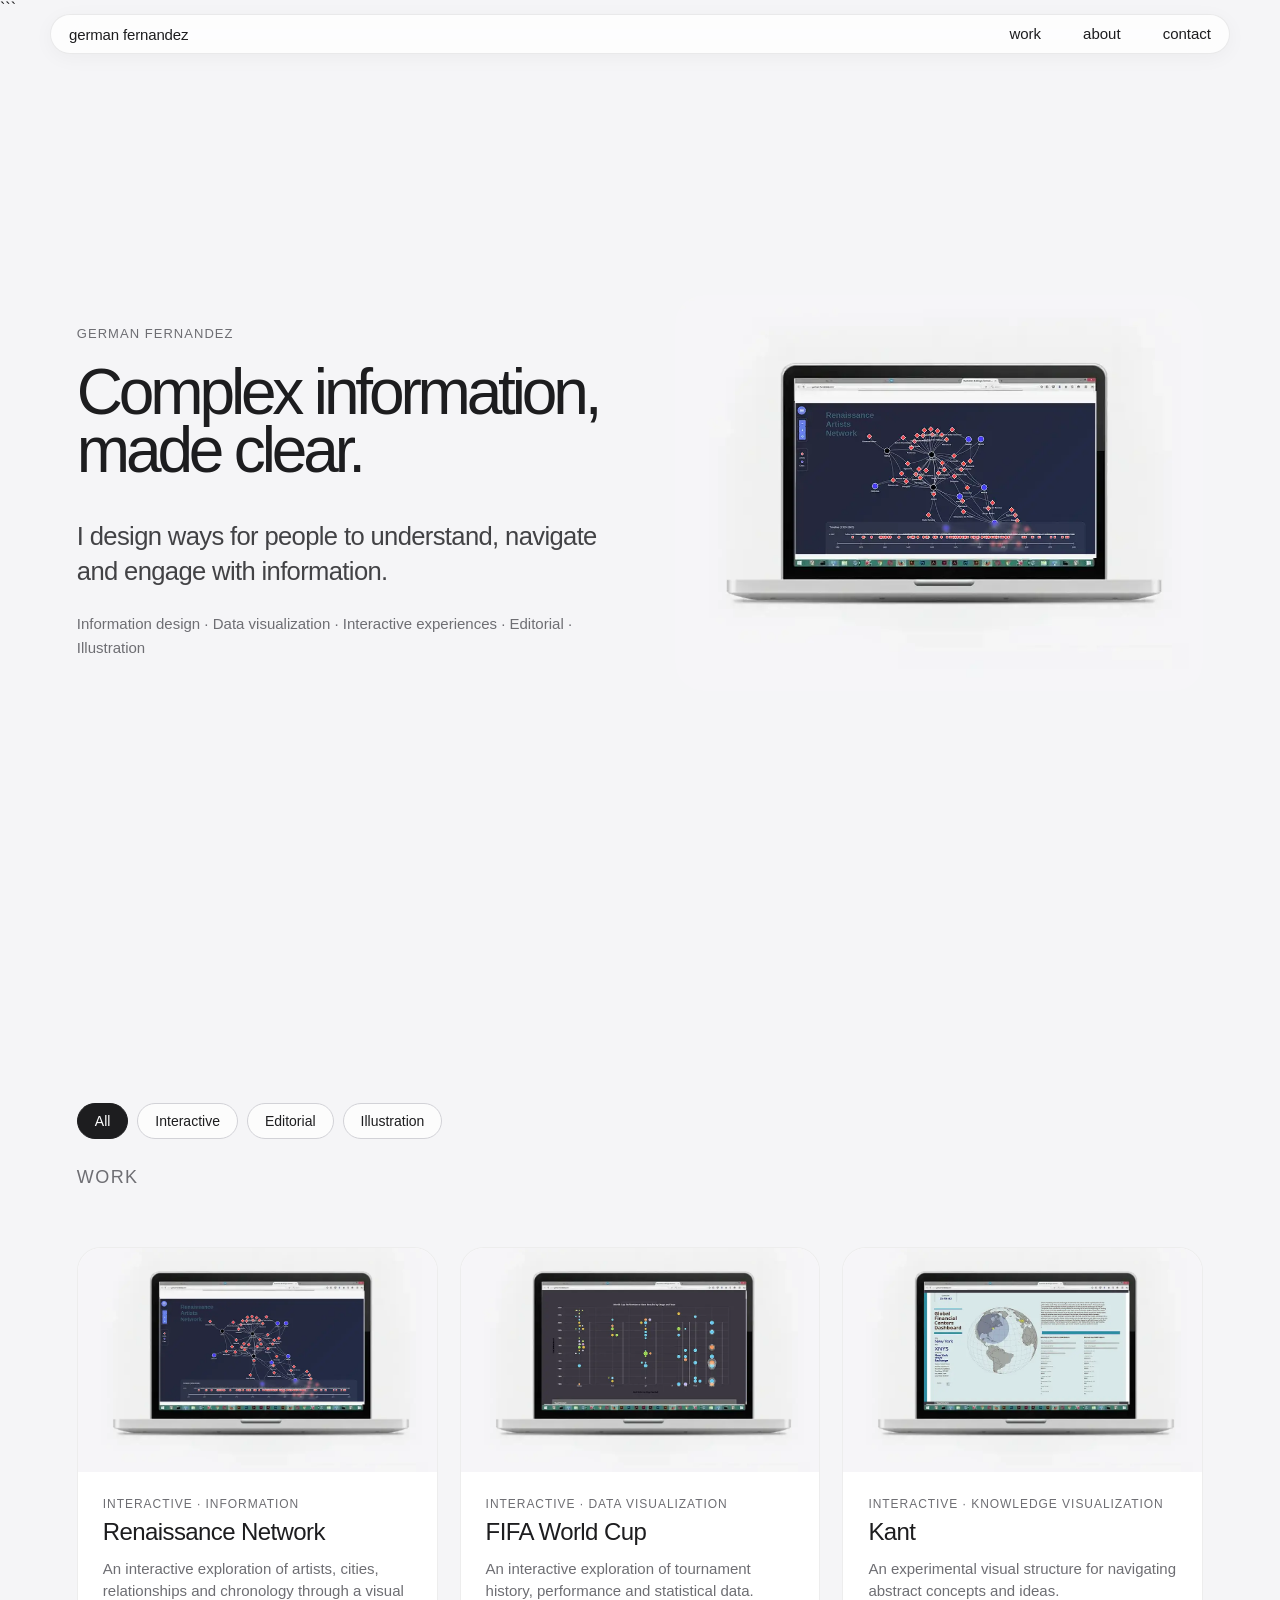
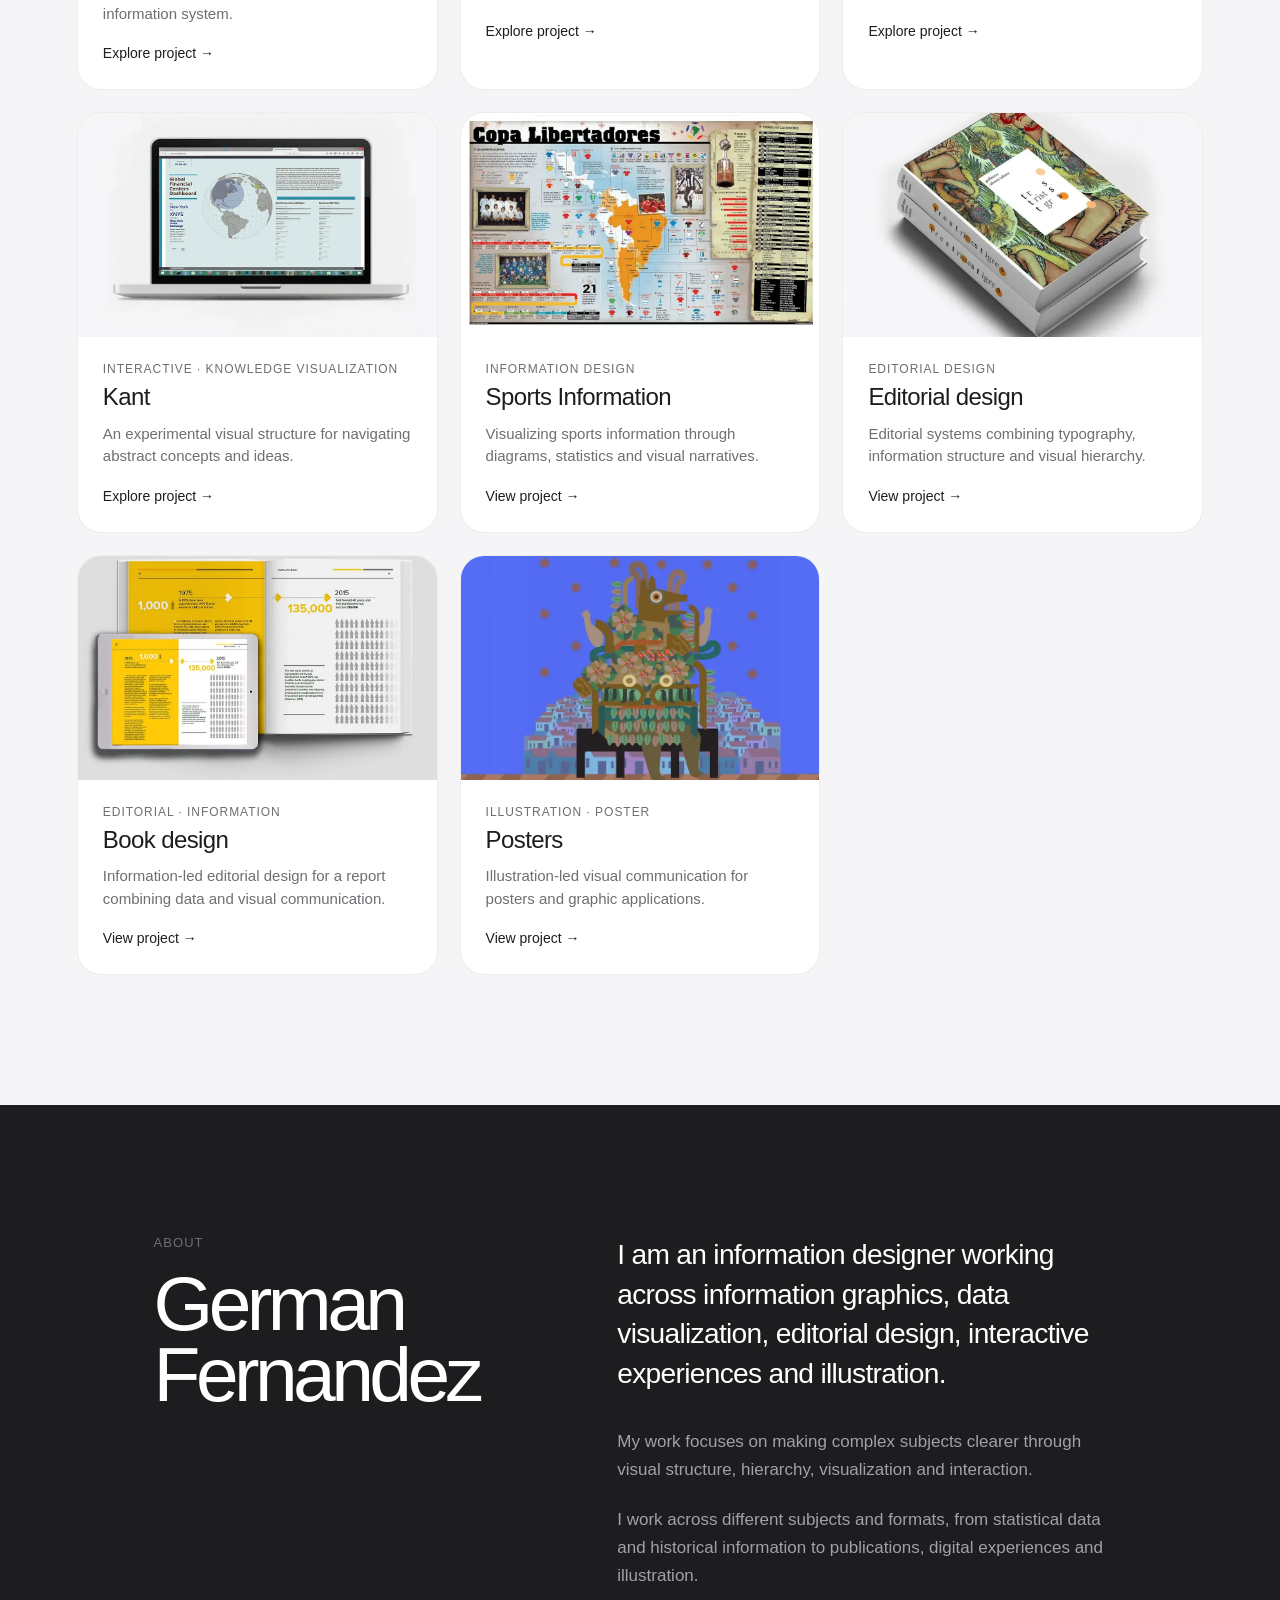
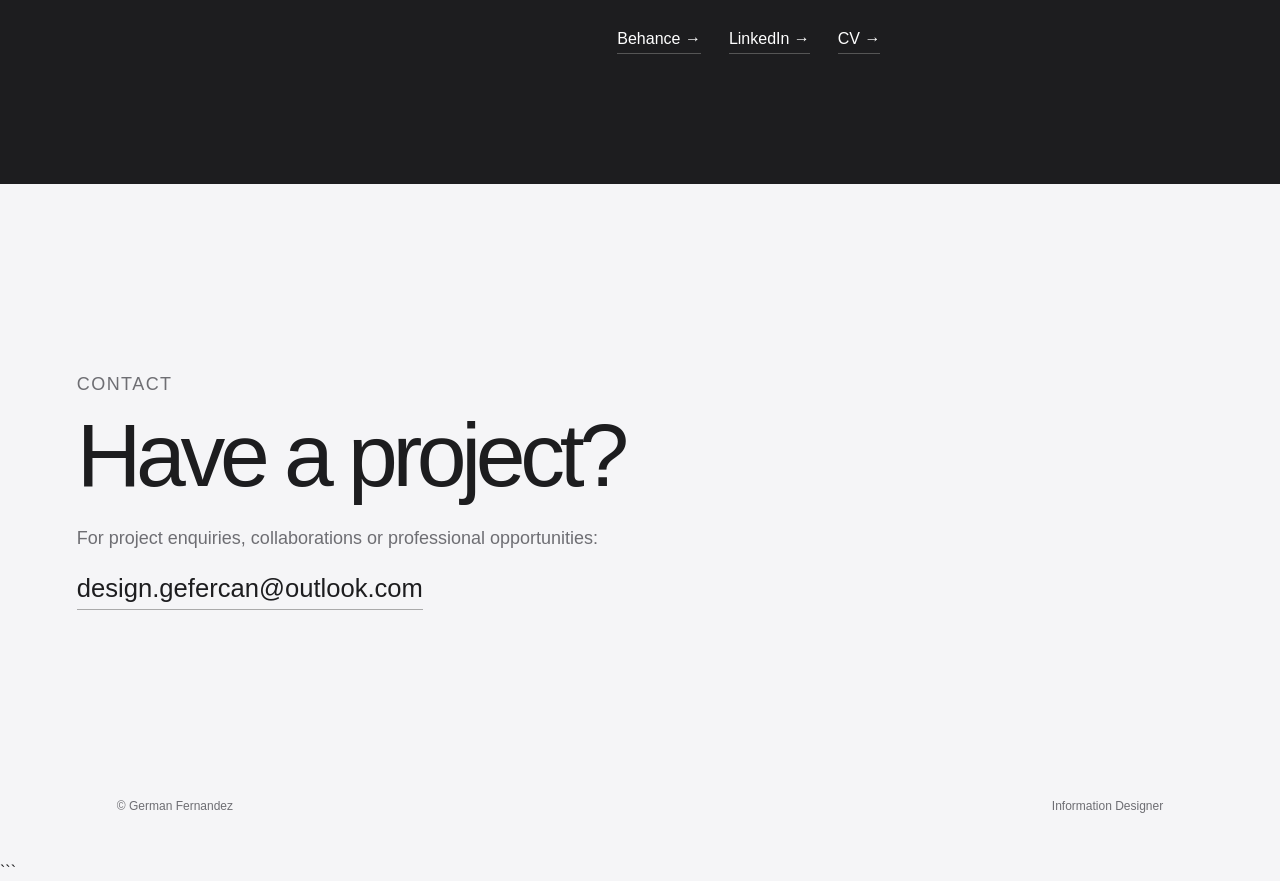
==== index.html @ 0c62e5d7 "Update index.html" ====
```
<!DOCTYPE html>
<html lang="en">
<head>
<meta charset="UTF-8">
<meta name="viewport" content="width=device-width, initial-scale=1.0">


   

<title>German Fernandez — Information Designer</title>



   
<style>

/* =========================================================
   RESET
========================================================= */

* {
  margin: 0;
  padding: 0;
  box-sizing: border-box;
}

html {
  scroll-behavior: smooth;
}

body {
  font-family:
    -apple-system,
    BlinkMacSystemFont,
    "SF Pro Display",
    "SF Pro Text",
    "Segoe UI",
    Arial,
    sans-serif;

  background: #f5f5f7;
  color: #1d1d1f;

  -webkit-font-smoothing: antialiased;
  text-rendering: optimizeLegibility;
}

img {
  display: block;
  width: 100%;
}

a {
  color: inherit;
}

button {
  font: inherit;
}

/* =========================================================
   NAVIGATION
========================================================= */

.nav {
  position: fixed;
  top: 0;
  left: 0;

  width: 100%;

  display: flex;
  justify-content: center;

  z-index: 1000;

  pointer-events: none;
}

.nav-inner {
  pointer-events: auto;

  width: calc(100% - 40px);
  max-width: 1180px;

  margin-top: 14px;

  padding: 10px 18px;

  display: flex;
  align-items: center;
  justify-content: space-between;

  background: rgba(255,255,255,0.78);

  -webkit-backdrop-filter: blur(20px);
  backdrop-filter: blur(20px);

  border: 1px solid rgba(0,0,0,0.08);

  border-radius: 999px;

  box-shadow:
    0 4px 20px rgba(0,0,0,0.04);
}

.nav-name {
  text-decoration: none;

  font-size: 15px;
  font-weight: 500;

  letter-spacing: -0.01em;

  white-space: nowrap;
}

.nav-links {
  display: flex;
  align-items: center;

  gap: 42px;

  list-style: none;
}

.nav-links a {
  text-decoration: none;

  font-size: 15px;

  color: #1d1d1f;

  transition: opacity 0.2s ease;
}

.nav-links a:hover {
  opacity: 0.5;
}

/* =========================================================
   MOBILE MENU ICON
========================================================= */

.menu-toggle {
  width: 30px;
  height: 30px;

  position: relative;

  display: none;

  cursor: pointer;
}

.menu-toggle span {
  position: absolute;

  top: 50%;
  left: 50%;

  width: 18px;
  height: 1.5px;

  background: #1d1d1f;

  transition:
    transform 0.3s ease,
    opacity 0.3s ease;
}

.menu-toggle span:first-child {
  transform:
    translate(-50%, -50%)
    translateY(-4px);
}

.menu-toggle span:last-child {
  transform:
    translate(-50%, -50%)
    translateY(4px);
}

.menu-toggle.active span:first-child {
  transform:
    translate(-50%, -50%)
    rotate(45deg);
}

.menu-toggle.active span:last-child {
  transform:
    translate(-50%, -50%)
    rotate(-45deg);
}

/* =========================================================
   MOBILE MENU
========================================================= */

#overlay {
  position: fixed;

  inset: 0;

  background: rgba(0,0,0,0.15);

  opacity: 0;

  pointer-events: none;

  transition: opacity 0.3s ease;

  z-index: 998;
}

.side-menu {
  position: fixed;

  top: -100%;

  left: 0;

  width: 100%;

  padding:
    110px
    30px
    50px;

  background: rgba(255,255,255,0.96);

  -webkit-backdrop-filter: blur(25px);
  backdrop-filter: blur(25px);

  z-index: 999;

  transition: top 0.45s cubic-bezier(.4,0,.2,1);

  border-bottom:
    1px solid rgba(0,0,0,0.08);
}

.side-menu.active {
  top: 0;
}

.side-menu ul {
  list-style: none;
}

.side-menu li {
  margin-bottom: 24px;
}

.side-menu a {
  text-decoration: none;

  font-size: 30px;

  font-weight: 500;

  letter-spacing: -0.03em;
}

/* =========================================================
   HERO
========================================================= */

.hero {
  min-height: 100vh;

  max-width: 1400px;

  margin: auto;

  padding:
    140px
    6vw
    90px;

  display: grid;

  grid-template-columns:
    1fr
    1fr;

  gap: 70px;

  align-items: center;
}

.hero-content {
  max-width: 650px;
}

.eyebrow {
  font-size: 13px;

  text-transform: uppercase;

  letter-spacing: 0.08em;

  color: #6e6e73;
}

.hero h1 {
  margin-top: 22px;

  font-size:
    clamp(3.6rem, 5vw, 5.7rem);

  line-height: 0.91;

  font-weight: 500;

  letter-spacing: -0.065em;
}

.hero-statement {
  margin-top: 40px;

  max-width: 570px;

  font-size:
    clamp(1.3rem, 2vw, 1.7rem);

  line-height: 1.35;

  letter-spacing: -0.025em;

  color: #424245;
}

.hero-disciplines {
  margin-top: 24px;

  max-width: 560px;

  font-size: 15px;

  line-height: 1.6;

  color: #6e6e73;
}

.hero-image {
  width: 100%;
}

.hero-image img {
  width: 100%;

  aspect-ratio: 4 / 3;

  object-fit: cover;

  border-radius: 28px;

  background: #e8e8ed;
}

/* =========================================================
   GENERAL SECTIONS
========================================================= */

.section {
  max-width: 1400px;

  margin: auto;

  padding:
    130px
    6vw
    130px;
}

.section-intro {
  max-width: 760px;
}

.section-intro h2 {
  margin-top: 18px;

  font-size:
    clamp(2.8rem, 5vw, 5rem);

  line-height: 1;

  font-weight: 500;

  letter-spacing: -0.055em;
}

.section-intro p {
  margin-top: 25px;

  max-width: 650px;

  font-size: 18px;

  line-height: 1.55;

  color: #6e6e73;
}

/* =========================================================
   WORK FILTERS
========================================================= */

.work-filters {
  margin-top: 55px;

  display: flex;

  flex-wrap: wrap;

  gap: 9px;
}

.filter-button {
  border: 1px solid #d2d2d7;

  background: rgba(255,255,255,0.7);

  color: #1d1d1f;

  padding:
    9px
    17px;

  border-radius: 999px;

  cursor: pointer;

  font-size: 14px;

  transition:
    background 0.2s ease,
    color 0.2s ease,
    border-color 0.2s ease;
}

.filter-button:hover {
  border-color: #999;
}

.filter-button.active {
  background: #1d1d1f;

  border-color: #1d1d1f;

  color: white;
}

/* =========================================================
   PROJECT GRID
========================================================= */

.project-grid {
  margin-top: 55px;

  display: grid;

  grid-template-columns:
    repeat(2, minmax(0, 1fr));

  gap: 28px;
}

/* =========================================================
   FEATURED PROJECTS
========================================================= */

.featured-grid {
  grid-template-columns:
    repeat(3, minmax(0, 1fr));

  gap: 22px;
}

/* =========================================================
   PROJECT CARD
========================================================= */

.project-card {
  background: #fff;

  border-radius: 24px;

  overflow: hidden;

  border:
    1px solid rgba(0,0,0,0.07);

  transition:
    transform 0.35s cubic-bezier(.4,0,.2,1),
    box-shadow 0.35s ease;

  opacity: 1;

  transform: scale(1);
}

.project-card:hover {
  transform: translateY(-5px);

  box-shadow:
    0 18px 45px rgba(0,0,0,0.08);
}

.project-card.hidden {
  display: none;
}

.project-card a {
  display: block;

  text-decoration: none;
}

/* =========================================================
   PROJECT IMAGE
========================================================= */

.project-image {
  width: 100%;

  aspect-ratio: 16 / 10;

  overflow: hidden;

  background: #e8e8ed;
}

.project-image img {
  width: 100%;
  height: 100%;

  object-fit: cover;

  transition:
    transform 0.6s cubic-bezier(.4,0,.2,1);
}

.project-card:hover
.project-image img {
  transform: scale(1.025);
}

/* =========================================================
   PROJECT INFORMATION
========================================================= */

.project-info {
  padding: 25px 25px 28px;
}

.project-type {
  margin-bottom: 8px;

  font-size: 12px;

  text-transform: uppercase;

  letter-spacing: 0.08em;

  color: #6e6e73;
}

.project-info h3 {
  font-size: 24px;

  line-height: 1.1;

  font-weight: 500;

  letter-spacing: -0.025em;
}

.project-description {
  margin-top: 12px;

  font-size: 15px;

  line-height: 1.5;

  color: #6e6e73;

  max-width: 520px;
}

.project-link {
  display: inline-block;

  margin-top: 20px;

  font-size: 14px;

  color: #1d1d1f;
}

/* =========================================================
   CATEGORY SECTIONS
========================================================= */

.category-section {
  padding-top: 100px;
}

.category-heading {
  max-width: 760px;
}

.category-number {
  font-size: 13px;

  color: #6e6e73;

  letter-spacing: 0.08em;
}

.category-heading h2 {
  margin-top: 10px;

  font-size:
    clamp(2.5rem, 4vw, 4rem);

  font-weight: 500;

  line-height: 1;

  letter-spacing: -0.05em;
}

.category-heading p {
  margin-top: 18px;

  max-width: 620px;

  color: #6e6e73;

  font-size: 17px;

  line-height: 1.55;
}

/* =========================================================
   ABOUT
========================================================= */

.about-section {
  max-width: none;

  background: #1d1d1f;

  color: white;

  padding-left: 6vw;
  padding-right: 6vw;
}

.about-inner {
  max-width: 1200px;

  margin: auto;

  display: grid;

  grid-template-columns:
    1fr
    1.4fr;

  gap: 100px;
}

.about-title h2 {
  margin-top: 18px;

  font-size:
    clamp(3rem, 6vw, 6rem);

  font-weight: 500;

  line-height: 0.92;

  letter-spacing: -0.06em;
}

.about-text {
  max-width: 650px;
}

.about-text .lead {
  font-size:
    clamp(1.4rem, 2.2vw, 1.9rem);

  line-height: 1.4;

  letter-spacing: -0.025em;

  margin-bottom: 35px;
}

.about-text p:not(.lead) {
  color: #a1a1a6;

  font-size: 17px;

  line-height: 1.65;

  margin-bottom: 22px;
}

.about-links {
  display: flex;

  flex-wrap: wrap;

  gap: 28px;

  margin-top: 40px;
}

.about-links a {
  color: white;

  text-decoration: none;

  padding-bottom: 5px;

  border-bottom:
    1px solid #555;

  transition: border-color 0.2s ease;
}

.about-links a:hover {
  border-color: white;
}

/* =========================================================
   CONTACT
========================================================= */

.contact-section {
  min-height: 65vh;

  display: flex;

  align-items: center;

  max-width: none;

  padding-left: 6vw;
  padding-right: 6vw;
}

.contact-inner {
  width: 100%;

  max-width: 1200px;

  margin: auto;
}

.contact-inner h2 {
  margin-top: 18px;

  font-size:
    clamp(3.5rem, 7vw, 7rem);

  line-height: 0.95;

  font-weight: 500;

  letter-spacing: -0.06em;
}

.contact-inner p {
  margin-top: 30px;

  color: #6e6e73;

  font-size: 18px;
}

.email {
  display: inline-block;

  margin-top: 25px;

  font-size:
    clamp(1.1rem, 2vw, 1.6rem);

  color: #1d1d1f;

  text-decoration: none;

  border-bottom:
    1px solid #aaa;

  padding-bottom: 6px;
}

/* =========================================================
   FOOTER
========================================================= */

.footer {
  max-width: 1200px;

  margin: auto;

  padding:
    30px
    6vw
    50px;

  display: flex;

  justify-content: space-between;

  gap: 20px;

  color: #6e6e73;

  font-size: 12px;
}

/* =========================================================
   SCROLL ANIMATION
========================================================= */

.fade {
  opacity: 0;

  transform: translateY(25px);

  transition:
    opacity 0.7s ease,
    transform 0.7s ease;
}

.fade.visible {
  opacity: 1;

  transform: translateY(0);
}

/* =========================================================
   TABLET
========================================================= */

@media (max-width: 1000px) {

  .nav-links {
    gap: 25px;
  }

  .hero {
    gap: 40px;
  }

  .featured-grid {
    grid-template-columns:
      repeat(2, minmax(0, 1fr));
  }

  .about-inner {
    gap: 60px;
  }

}

/* =========================================================
   MOBILE
========================================================= */

@media (max-width: 768px) {

  /* NAV */

  .nav-inner {
    width: calc(100% - 24px);

    margin-top: 10px;

    padding:
      9px
      13px;
  }

  .nav-links {
    display: none;
  }

  .menu-toggle {
    display: block;
  }

  /* HERO */

  .hero {
    min-height: auto;

    padding:
      110px
      20px
      70px;

    display: flex;

    flex-direction: column-reverse;

    align-items: stretch;

    gap: 35px;
  }

  .hero-image img {
    border-radius: 20px;

    aspect-ratio: 4 / 3;
  }

  .hero h1 {
    font-size:
      clamp(3.2rem,5vw, 3.5rem);
  }

  .hero-statement {
    margin-top: 28px;

    font-size: 1.3rem;
  }

  .hero-disciplines {
    font-size: 14px;
  }

  /* SECTIONS */

  .section {
    padding:
      90px
      20px;
  }

  .section-intro h2 {
    font-size: 3rem;
  }

  /* FILTERS */

  .work-filters {
    margin-top: 40px;

    gap: 7px;
  }

  .filter-button {
    padding:
      8px
      14px;

    font-size: 13px;
  }

  /* GRIDS */

  .project-grid,
  .featured-grid {
    grid-template-columns: 1fr;

    gap: 20px;

    margin-top: 40px;
  }

  /* CARDS */

  .project-card {
    border-radius: 20px;
  }

  .project-image {
    aspect-ratio: 4 / 3;
  }

  .project-info {
    padding:
      21px
      20px
      24px;
  }

  .project-info h3 {
    font-size: 21px;
  }

  /* CATEGORY */

  .category-section {
    padding-top: 70px;
  }

  .category-heading h2 {
    font-size: 2.8rem;
  }

  /* ABOUT */

  .about-section {
    padding:
      90px
      20px;
  }

  .about-inner {
    grid-template-columns: 1fr;

    gap: 55px;
  }

  .about-title h2 {
    font-size: 4rem;
  }

  .about-text .lead {
    font-size: 1.4rem;
  }

  .about-text p:not(.lead) {
    font-size: 16px;
  }

  /* CONTACT */

  .contact-section {
    min-height: 60vh;

    padding:
      90px
      20px;
  }

  .contact-inner h2 {
    font-size: 4rem;
  }

  /* FOOTER */

  .footer {
    padding:
      25px
      20px
      40px;

    flex-direction: column;

    gap: 8px;
  }

}

/* =========================================================
   REDUCED MOTION
========================================================= */

@media (prefers-reduced-motion: reduce) {

  html {
    scroll-behavior: auto;
  }

  *,
  *::before,
  *::after {
    transition: none !important;
    animation: none !important;
  }

  .fade {
    opacity: 1;

    transform: none;
  }

}

</style>
</head>
















<body>

<!-- =======================================================
     NAVIGATION
======================================================== -->

<nav class="nav">

  <div class="nav-inner">

    <a
      href="#top"
      class="nav-name">
      german fernandez
    </a>

    <ul class="nav-links">

      <li>
        <a href="#work">work</a>
      </li>

      <li>
        <a href="#about">about</a>
      </li>

      <li>
        <a href="#contact">contact</a>
      </li>

    </ul>

    <div
      class="menu-toggle"
      id="menuToggle"
      onclick="toggleMenu()"
      aria-label="Open menu"
      aria-expanded="false">

      <span></span>
      <span></span>

    </div>

  </div>

</nav>

<!-- MOBILE OVERLAY -->

<div id="overlay"></div>

<!-- MOBILE MENU -->

<div
  class="side-menu"
  id="sideMenu">

  <ul>

    <li>
      <a
        href="#work"
        onclick="closeMenu()">
        work
      </a>
    </li>

    <li>
      <a
        href="#about"
        onclick="closeMenu()">
        about
      </a>
    </li>

    <li>
      <a
        href="#contact"
        onclick="closeMenu()">
        contact
      </a>
    </li>

  </ul>

</div>

<main id="top">

<!-- =======================================================
     HERO
======================================================== -->

<section class="hero">

  <div class="hero-content fade">

    <p class="eyebrow">
      german fernandez
    </p>

    <h1>
      Complex information, <br>  made clear. 	
    </h1>

    <p class="hero-statement">
      I design ways for people to understand,
      navigate and engage with information.
    </p>

    <p class="hero-disciplines">
      Information design · Data visualization ·
      Interactive experiences · Editorial · Illustration
    </p>

  </div>

  <div class="hero-image fade">

    <img
      src="./images/design_gefercan_dataviz_01_portfolio_page2.webp"
      alt="Information design by German Fernandez">

  </div>

</section>

<!-- =======================================================
     WORK
======================================================== -->

<section
  id="work"
  class="section">



  <!-- FILTERS -->

  <div
    class="work-filters fade"
    role="group"
    aria-label="Filter projects">

    <button
      class="filter-button active"
      data-filter="all">
      All
    </button>

  <!--<button
      class="filter-button"
      data-filter="information">
      Information
    </button> -->

   

    <button
      class="filter-button"
      data-filter="interactive">
      Interactive
    </button>

    <button
      class="filter-button"
      data-filter="editorial">
      Editorial
    </button>

    <button
      class="filter-button"
      data-filter="illustration">
      Illustration
    </button>

  </div>

  <!-- =====================================================
       FEATURED PROJECTS
  ====================================================== -->
  <div class="section-intro fade">

    <p class="eyebrow">
      Work
    </p>

  </div>


  
  <div class="project-grid featured-grid" id="projectGrid">

<!--           <h2 class="intro-category" data-category="interactive">
          Information,
          visualization
          and interaction.
          </h2>
          
          <p>
          Selected projects exploring different
          kinds of information through visual,
          editorial and interactive design.
          </p>


          <h2  class="intro-category" data-category="editorial"> 
          Editorial
          visualization
          and interaction.
          </h2>
          
          <p class="in">
          Selected projects exploring different
          kinds of information through visual,
          editorial and interactive design.
          </p>



          <h2 class="intro-category"  data-category="illustration"> 
          Illustration
          visualization
          and interaction.
          </h2>

        <p>
          Selected projects exploring different
          kinds of information through visual,
          editorial and interactive design.
    </p> -->

    <!-- RENAISSANCE -->

    <article
      class="project-card fade"
      data-category="interactive information">

      <a
        href="https://gefercan2.github.io/demo/Renaissance_dashboard_3_1.html"
        target="_blank"
        rel="noopener noreferrer">

        <div class="project-image">

          <img
            src="./images/design_gefercan_dataviz_01_portfolio_page2.webp"
            alt="Renaissance interactive information project">

        </div>

        <div class="project-info">

          <p class="project-type">
            Interactive · Information
          </p>

          <h3>
            Renaissance Network
          </h3>

          <p class="project-description">
            An interactive exploration of artists,
            cities, relationships and chronology
            through a visual information system.
          </p>

          <span class="project-link">
            Explore project →
          </span>

        </div>

      </a>

    </article>

    <!-- FIFA -->

    <article
      class="project-card fade"
      data-category="interactive information">

      <a
        href="https://gefercan2.github.io/demo/FIFA_World_Cup.html"
        target="_blank"
        rel="noopener noreferrer">

        <div class="project-image">

          <img
            src="./images/design_gefercan_dataviz_02_portfolio_page2.webp"
            alt="FIFA World Cup data visualization">

        </div>

        <div class="project-info">

          <p class="project-type">
            Interactive · Data visualization
          </p>

          <h3>
            FIFA World Cup
          </h3>

          <p class="project-description">
            An interactive exploration of tournament
            history, performance and statistical data.
          </p>

          <span class="project-link">
            Explore project →
          </span>

        </div>

      </a>

    </article>

    <!-- KANT -->

    <article
      class="project-card fade"
      data-category="interactive information">

      <a
        href="https://gefercan2.github.io/demo/critique_kant_expanded.html"
        target="_blank"
        rel="noopener noreferrer">

        <div class="project-image">

          <img
            src="./images/design_gefercan_dataviz_03_portfolio_page2.webp"
            alt="Kant knowledge visualization">

        </div>

        <div class="project-info">

          <p class="project-type">
            Interactive · Knowledge visualization
          </p>

          <h3>
            Kant
          </h3>

          <p class="project-description">
            An experimental visual structure for
            navigating abstract concepts and ideas.
          </p>

          <span class="project-link">
            Explore project →
          </span>

        </div>

      </a>

    </article>

        <!-- globe -->

    <article
      class="project-card fade"
      data-category="interactive information">

      <a
        href="https://gefercan2.github.io/demo/Renaissance_3d_sphere.html"
        target="_blank"
        rel="noopener noreferrer">

        <div class="project-image">

          <img
            src="./images/design_gefercan_dataviz_03_portfolio_page2.webp"
            alt="Kant knowledge visualization">

        </div>

        <div class="project-info">

          <p class="project-type">
            Interactive · Knowledge visualization
          </p>

          <h3>
            Kant
          </h3>

          <p class="project-description">
            An experimental visual structure for
            navigating abstract concepts and ideas.
          </p>

          <span class="project-link">
            Explore project →
          </span>

        </div>

      </a>

    </article>

    <!-- INFORMATION PROJECT -->

    <article
      class="project-card fade"
      data-category="information">

      <a href="#">

        <div class="project-image">

          <img
            src="./images/design_gefercan_infographics_sport.webp"
            alt="Sports information graphics">

        </div>

        <div class="project-info">

          <p class="project-type">
            Information design
          </p>

          <h3>
            Sports Information
          </h3>

          <p class="project-description">
            Visualizing sports information through
            diagrams, statistics and visual narratives.
          </p>

          <span class="project-link">
            View project →
          </span>

        </div>

      </a>

    </article>

    <!-- EDITORIAL -->

    <article
      class="project-card fade"
      data-category="editorial">

      <a href="project_02_editorial.html">

        <div class="project-image">

          <img
            src="./images/design_gefercan_editorial_book_cover1.webp"
            alt="Editorial book design">

        </div>

        <div class="project-info">

          <p class="project-type">
            Editorial design
          </p>

          <h3>
            Editorial design
          </h3>

          <p class="project-description">
            Editorial systems combining typography,
            information structure and visual hierarchy.
          </p>

          <span class="project-link">
            View project →
          </span>

        </div>

      </a>

    </article>

    <!-- GENDER BALANCE -->

    <article
      class="project-card fade"
      data-category="editorial information">

       <a href="project_03_book.html">

        <div class="project-image">

          <img
            src="./images/design_editorial_genderbalance1.webp"
            alt="Gender balance editorial report">

        </div>

        <div class="project-info">

          <p class="project-type">
            Editorial · Information
          </p>

          <h3>
            Book design
          </h3>

          <p class="project-description">
            Information-led editorial design for
            a report combining data and visual communication.
          </p>

          <span class="project-link">
            View project →
          </span>

        </div>

      </a>

    </article>

   <!--------------- 

    <article
      class="project-card fade"
      data-category="illustration">

      <a href="#">

        <div class="project-image">

          <img
            src="./images/design_gefercan_illustration_ads.webp"
            alt="Illustration work">

        </div>

        <div class="project-info">

          <p class="project-type">
            Illustration
          </p>

          <h3>
            Editorial Illustration
          </h3>

          <p class="project-description">
            Digital and analogue illustration for
            editorial and visual communication.
          </p>

          <span class="project-link">
            View project →
          </span>

        </div>

      </a>

    </article>
------------------------>
    <!--------------- 

    <article
      class="project-card fade"
      data-category="illustration">

      <a href="#">

        <div class="project-image">

          <img
            src="./images/design_gefercan_illustration_tintin.webp"
            alt="Narrative illustration">

        </div>

     <div class="project-info">

          <p class="project-type">
            Illustration
          </p>
     
          <h3>
            Narrative Illustration
          </h3>

          <p class="project-description">
            Image-making exploring character,
            narrative and visual storytelling.
          </p>

          <span class="project-link">
            View project →
          </span> 

        </div>
------------------------>

      </a>

    </article>

    <!-- ILLUSTRATION 3 -->

    <article
      class="project-card fade"
      data-category="illustration">

       <a href="project_01_illustration.html">


        <div class="project-image">

          <img
            src="./images/design_gefercan_illustration_poster.webp"
            alt="Illustration poster">

        </div>

        <div class="project-info">

          <p class="project-type">
            Illustration · Poster
          </p>

          <h3>
            Posters
          </h3>

          <p class="project-description">
            Illustration-led visual communication
            for posters and graphic applications.
          </p>

          <span class="project-link">
            View project →
          </span>

        </div>

      </a>

    </article>
    

  </div>

</section>

<!-- =======================================================
     ABOUT
======================================================== -->

<section
  id="about"
  class="about-section">

  <div class="about-inner section">

    <div class="about-title fade">

      <p class="eyebrow">
        About
      </p>

      <h2>
        German<br>
        Fernandez
      </h2>

    </div>

    <div class="about-text fade">

      <p class="lead">
        I am an information designer working
        across information graphics, data
        visualization, editorial design,
        interactive experiences and illustration.
      </p>

      <p>
        My work focuses on making complex
        subjects clearer through visual structure,
        hierarchy, visualization and interaction.
      </p>

      <p>
        I work across different subjects and
        formats, from statistical data and
        historical information to publications,
        digital experiences and illustration.
      </p>

      <div class="about-links">

        <a
          href="https://www.behance.net/german_fernandez"
          target="_blank"
          rel="noopener noreferrer">
          Behance →
        </a>

        <a
          href="https://www.linkedin.com"
          target="_blank"
          rel="noopener noreferrer">
          LinkedIn →
        </a>

        <a href="#">
          CV →
        </a>

      </div>

    </div>

  </div>

</section>

<!-- =======================================================
     CONTACT
======================================================== -->

<section
  id="contact"
  class="contact-section">

  <div class="contact-inner fade">

    <p class="eyebrow">
      Contact
    </p>

    <h2>
      Have a project?
    </h2>

    <p>
      For project enquiries, collaborations
      or professional opportunities:
    </p>

    <a
      class="email"
      href="mailto:design.gefercan@outlook.com">
      design.gefercan@outlook.com
    </a>

  </div>

</section>

<!-- =======================================================
     FOOTER
======================================================== -->

<footer class="footer">

  <span>
    © German Fernandez
  </span>

  <span>
    Information Designer
  </span>

</footer>

</main>










<script>

/* =========================================================
   MOBILE MENU
========================================================= */

const menu =
  document.getElementById("sideMenu");

const toggle =
  document.getElementById("menuToggle");

const overlay =
  document.getElementById("overlay");

function toggleMenu() {

  const isOpen =
    menu.classList.toggle("active");

  toggle.classList.toggle("active");

  toggle.setAttribute(
    "aria-expanded",
    isOpen
  );

  overlay.style.opacity =
    isOpen ? "1" : "0";

  overlay.style.pointerEvents =
    isOpen ? "auto" : "none";

}

function closeMenu() {

  menu.classList.remove("active");

  toggle.classList.remove("active");

  toggle.setAttribute(
    "aria-expanded",
    "false"
  );

  overlay.style.opacity = "0";

  overlay.style.pointerEvents = "none";

}

overlay.addEventListener(
  "click",
  closeMenu
);

/* =========================================================
   WORK FILTER
========================================================= */

const filterButtons =
  document.querySelectorAll(".filter-button");

const projectCards =
  document.querySelectorAll(".project-card");
  document.querySelectorAll(".intro-category");

filterButtons.forEach(button => {

  button.addEventListener("click", () => {

    const filter =
      button.dataset.filter;

    /* Active button */

    filterButtons.forEach(btn => {

      btn.classList.remove("active");

    });

    button.classList.add("active");

    /* Filter cards */

    projectCards.forEach(card => {

      const categories =
        card.dataset.category || "";

      if (
        filter === "all" ||
        categories.includes(filter)
      ) {

        card.classList.remove("hidden");

      } else {

        card.classList.add("hidden");

      }

    });

  });

});

/* =========================================================
   SCROLL REVEAL
========================================================= */

const observer =
  new IntersectionObserver(
    entries => {

      entries.forEach(entry => {

        if (entry.isIntersecting) {

          entry.target.classList.add(
            "visible"
          );

          observer.unobserve(
            entry.target
          );

        }

      });

    },
    {
      threshold: 0.12
    }
  );

document
  .querySelectorAll(".fade")
  .forEach(element => {

    observer.observe(element);

  });

/* =========================================================
   ESCAPE KEY CLOSES MOBILE MENU
========================================================= */

document.addEventListener(
  "keydown",
  event => {

    if (event.key === "Escape") {

      closeMenu();

    }

  }
);

</script>


</body>
</html>
```
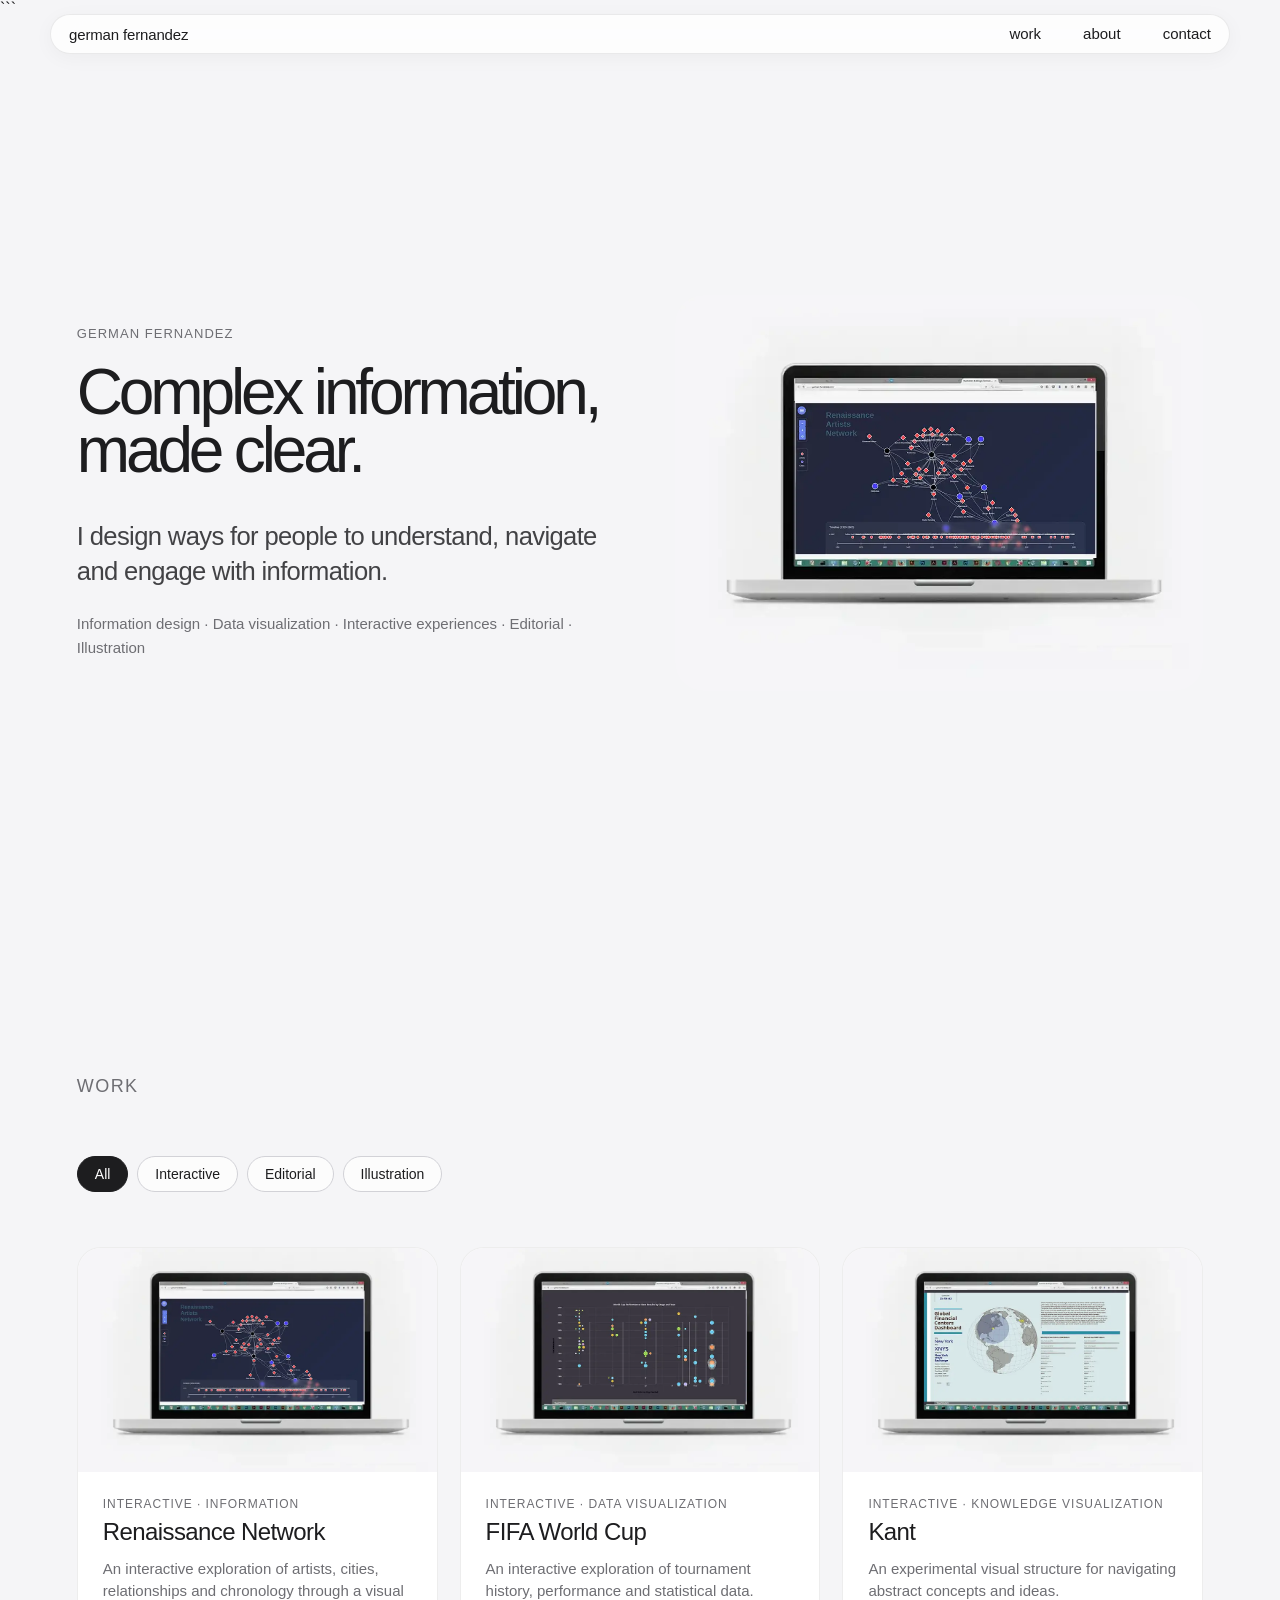
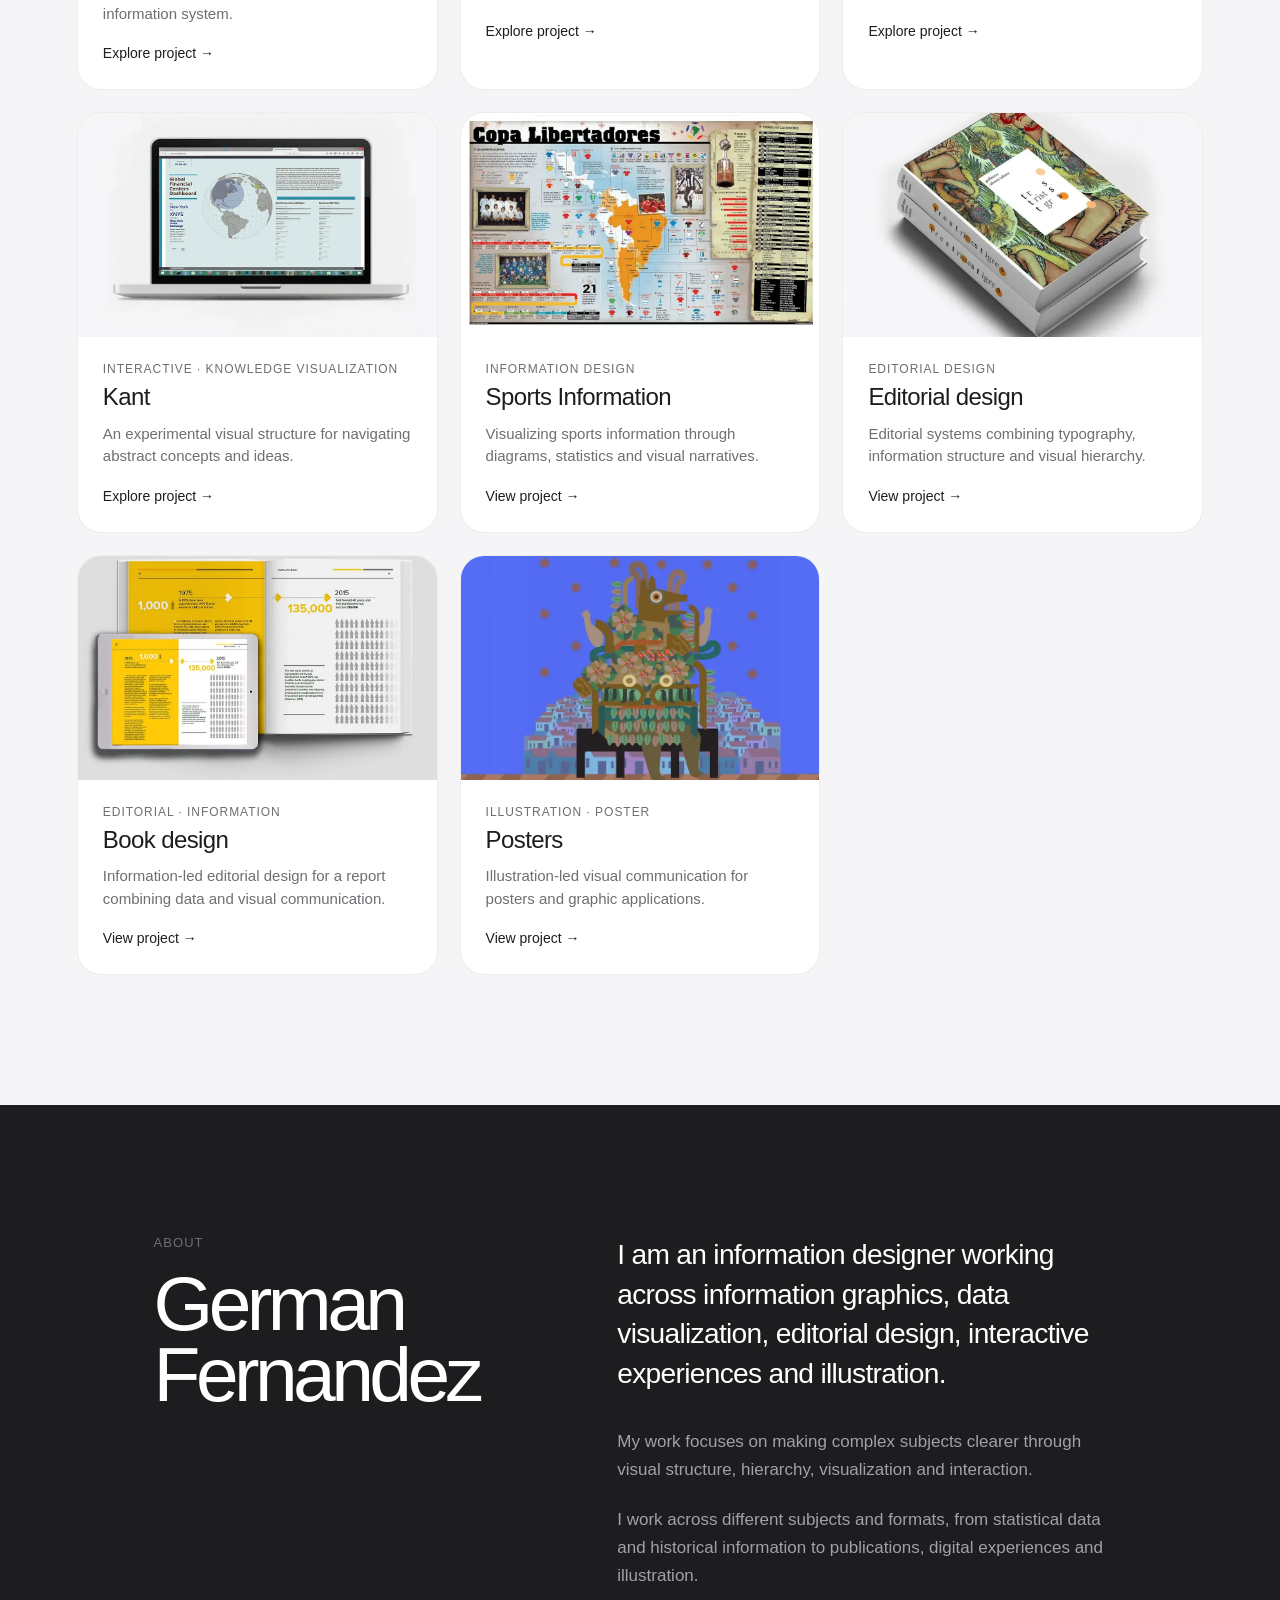
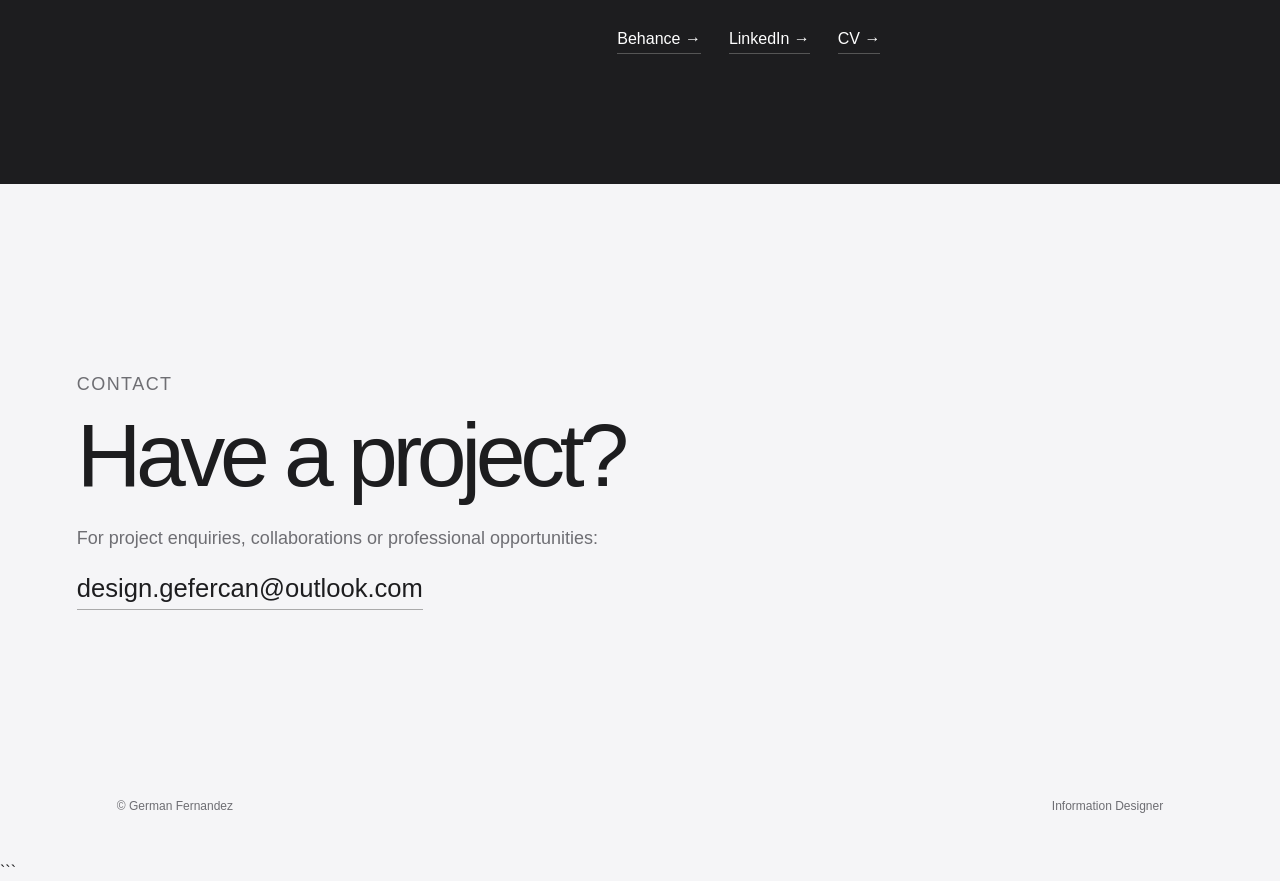
==== commit 6c6e97ba: "Update index.html" ====
--- a/index.html
+++ b/index.html
@@ -1243,7 +1243,13 @@
   id="work"
   class="section">
 
-
+  <div class="section-intro fade">
+
+    <p class="eyebrow">
+      Work
+    </p>
+
+  </div>
 
   <!-- FILTERS -->
 
@@ -1289,13 +1295,7 @@
   <!-- =====================================================
        FEATURED PROJECTS
   ====================================================== -->
-  <div class="section-intro fade">
-
-    <p class="eyebrow">
-      Work
-    </p>
-
-  </div>
+
 
 
   
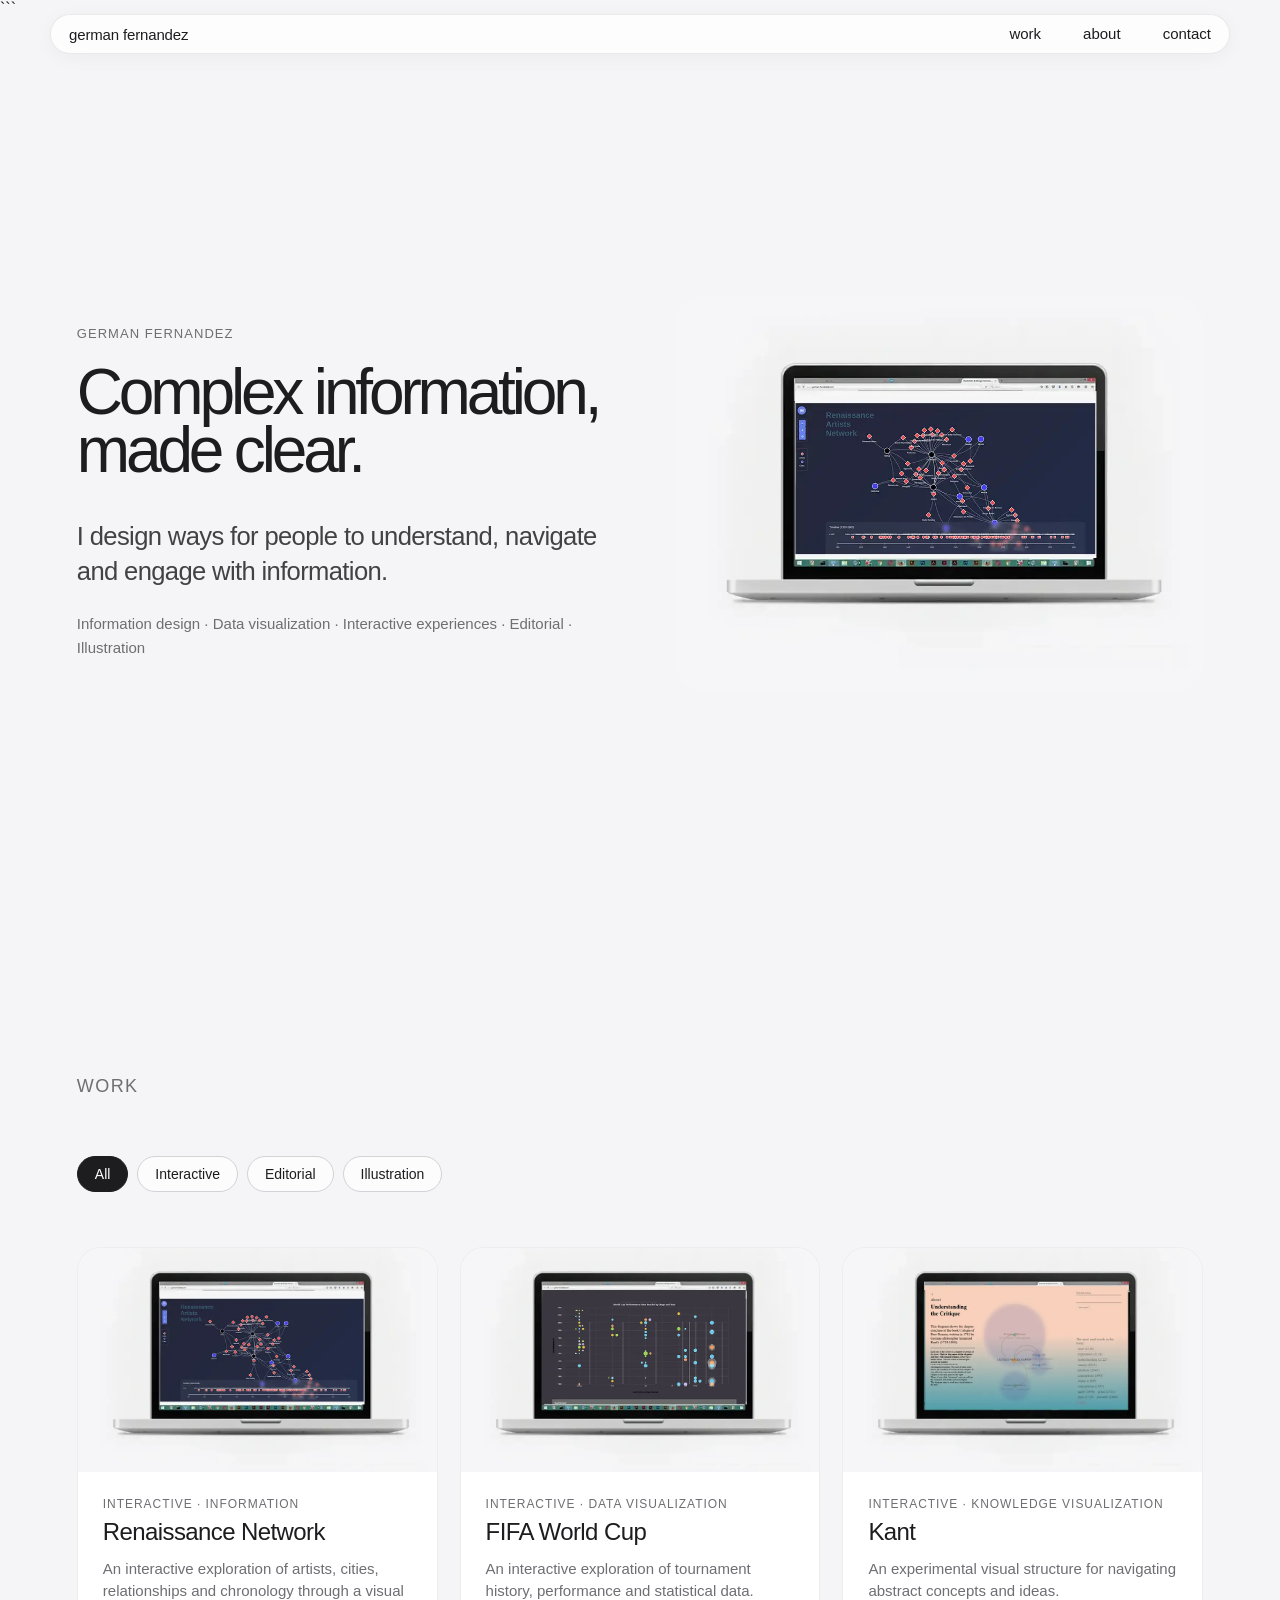
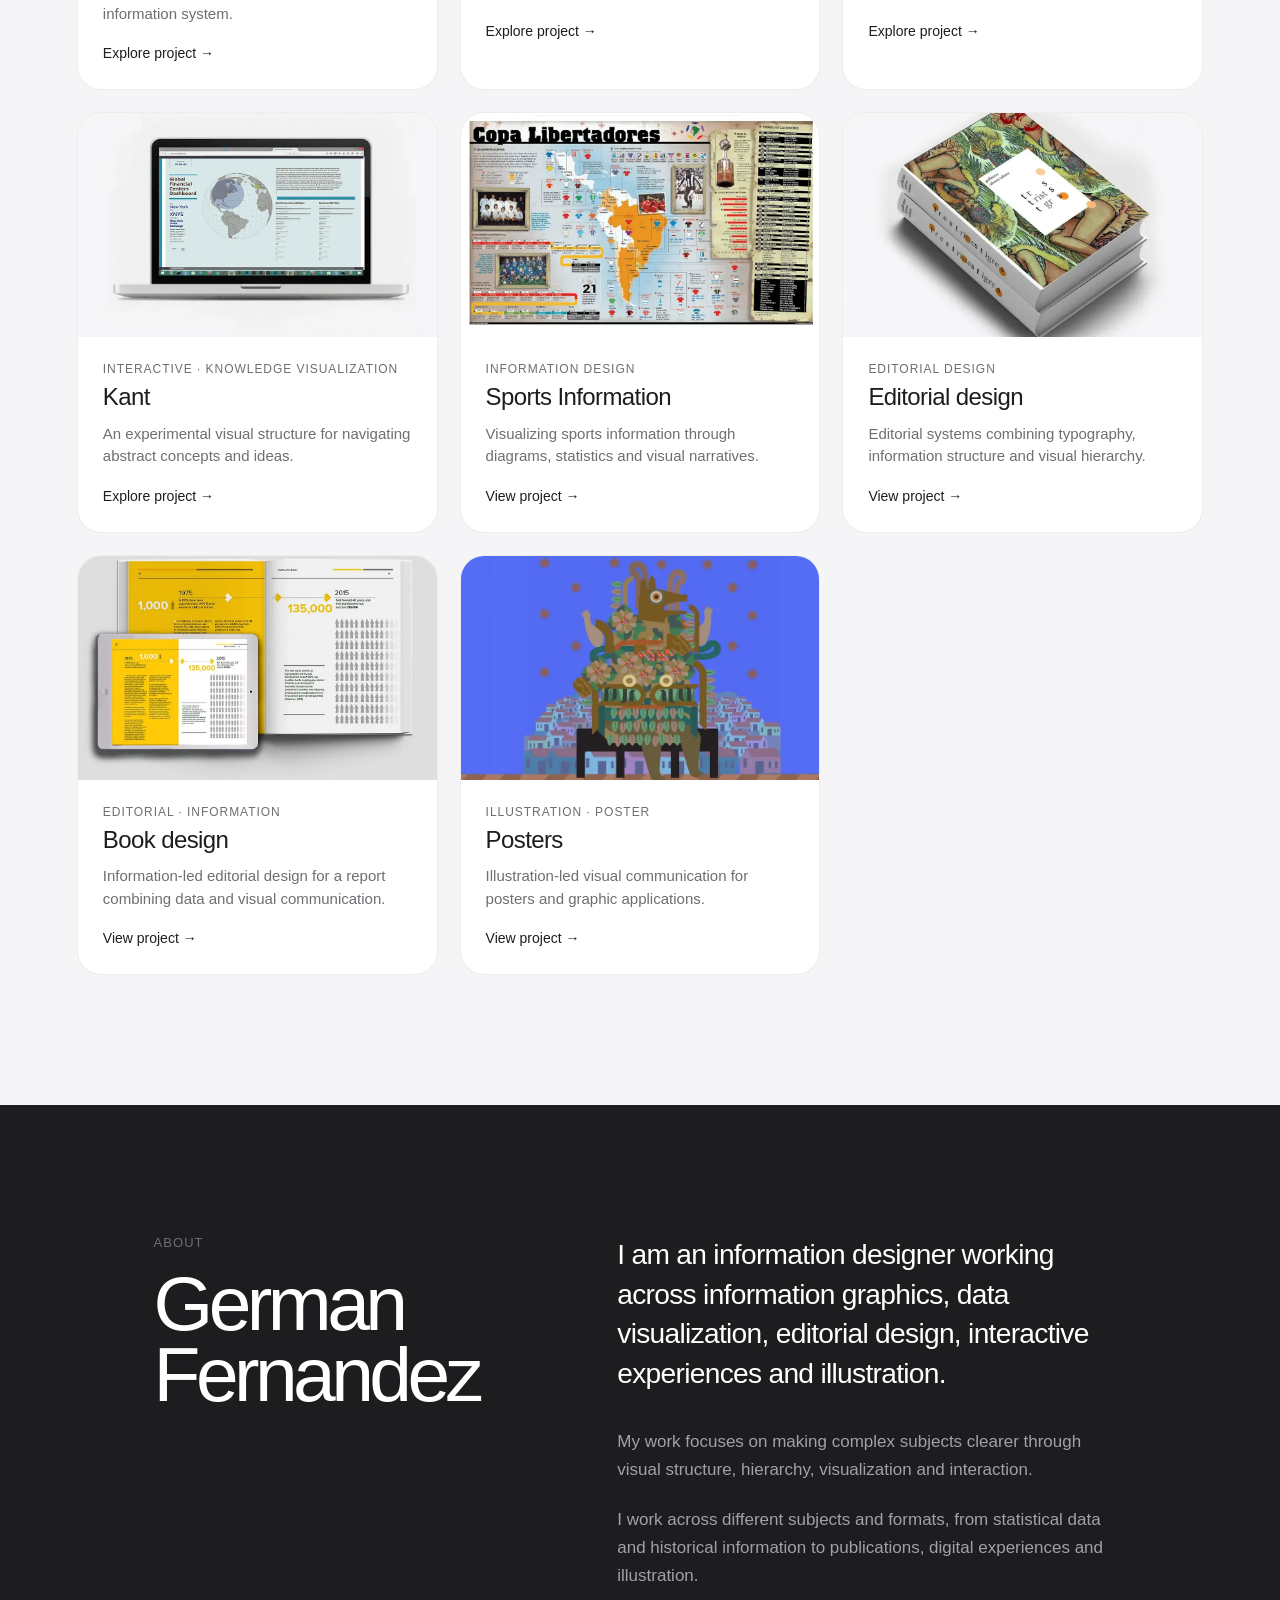
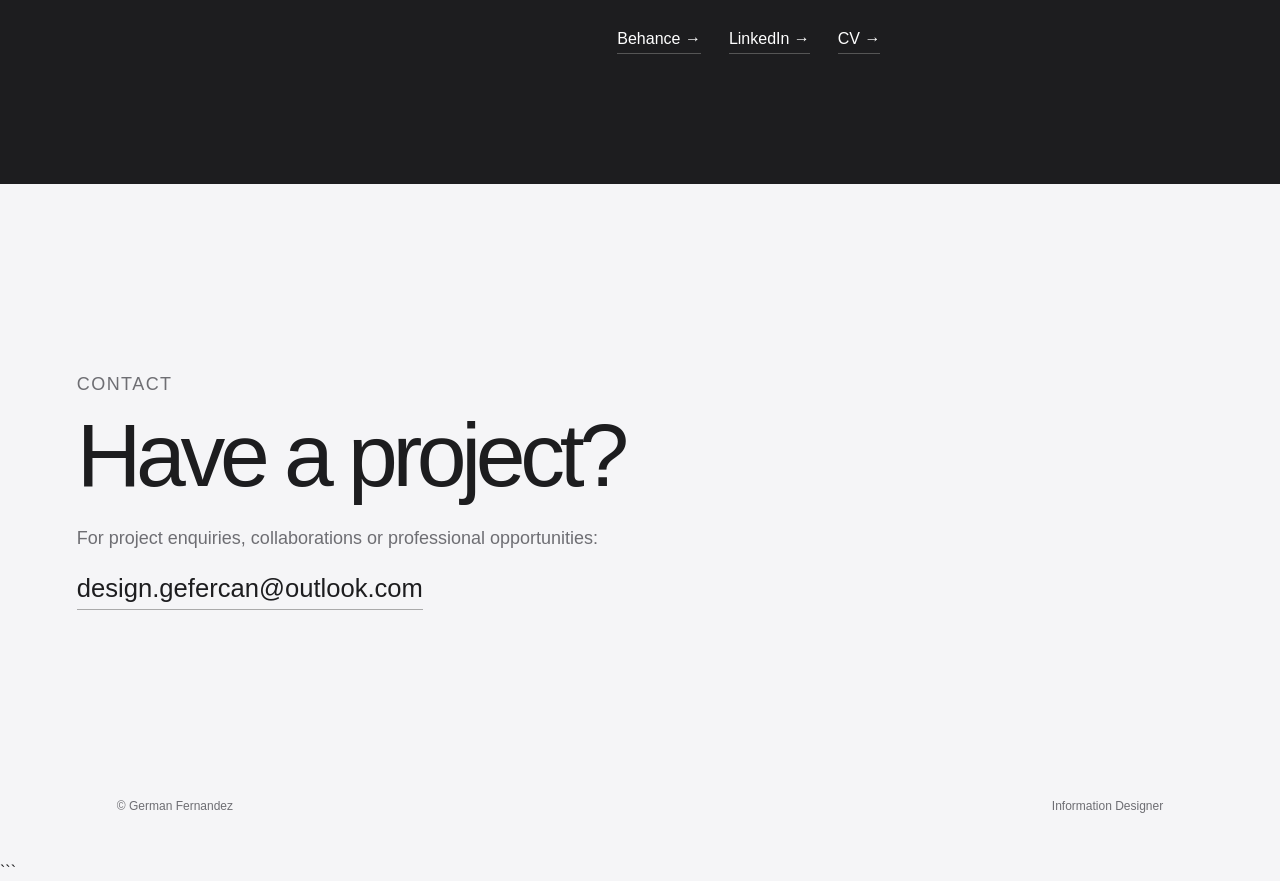
==== commit 7b287ff4: "Update index.html" ====
--- a/index.html
+++ b/index.html
@@ -1443,7 +1443,7 @@
         <div class="project-image">
 
           <img
-            src="./images/design_gefercan_dataviz_03_portfolio_page2.webp"
+            src="./images/design_UXUI_05_portfolio.webp"
             alt="Kant knowledge visualization">
 
         </div>
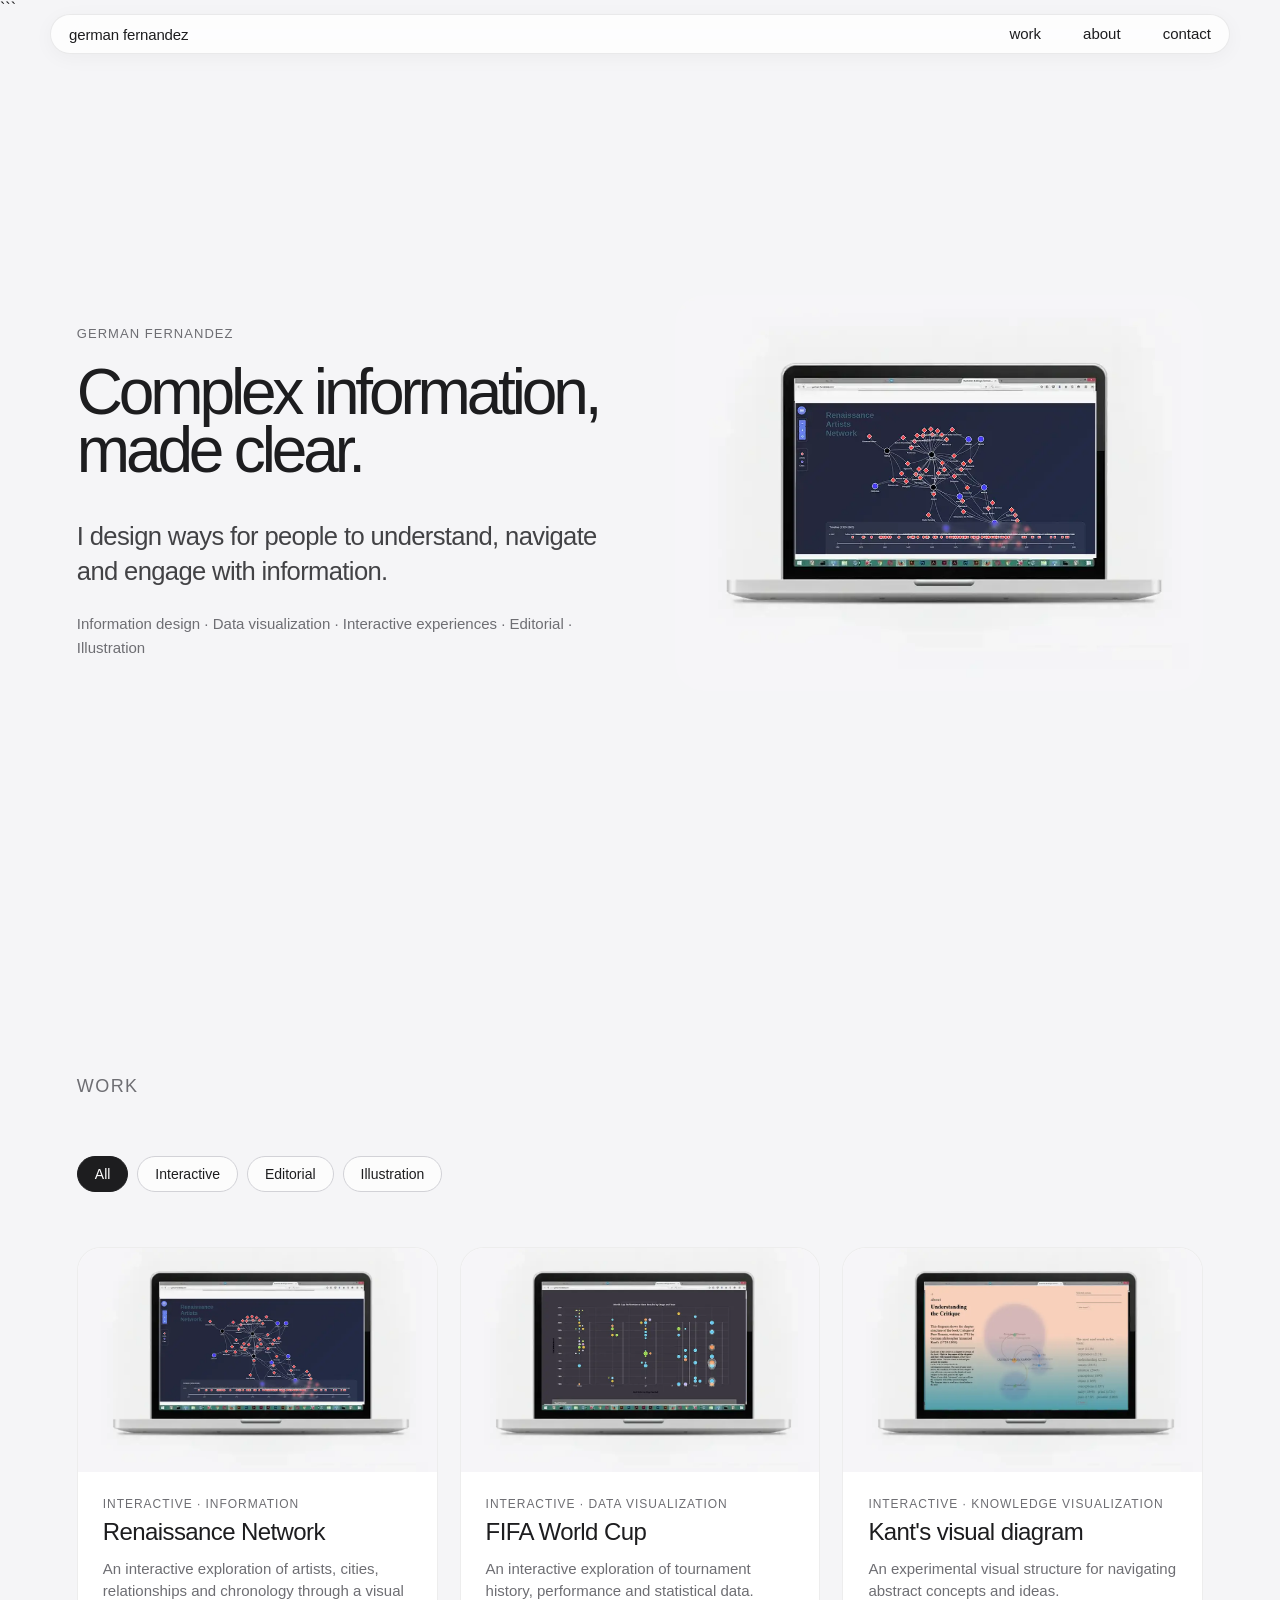
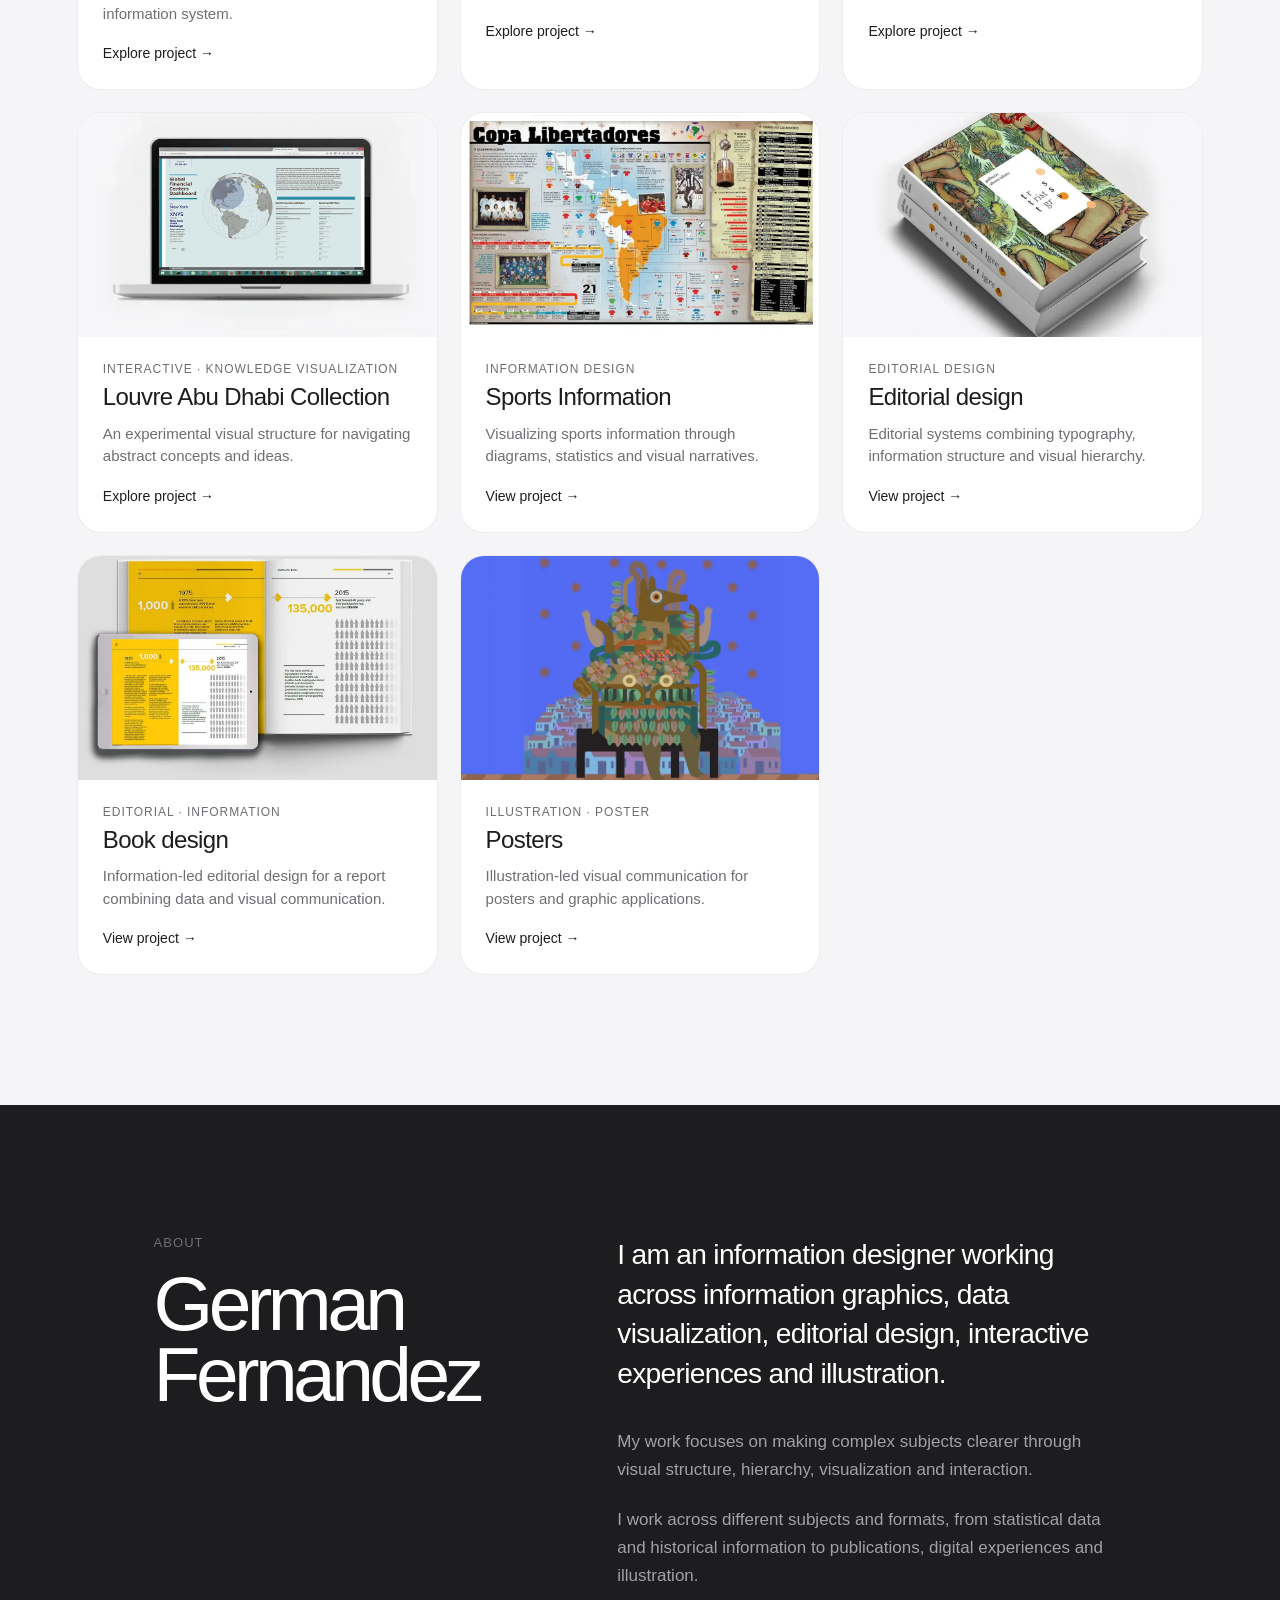
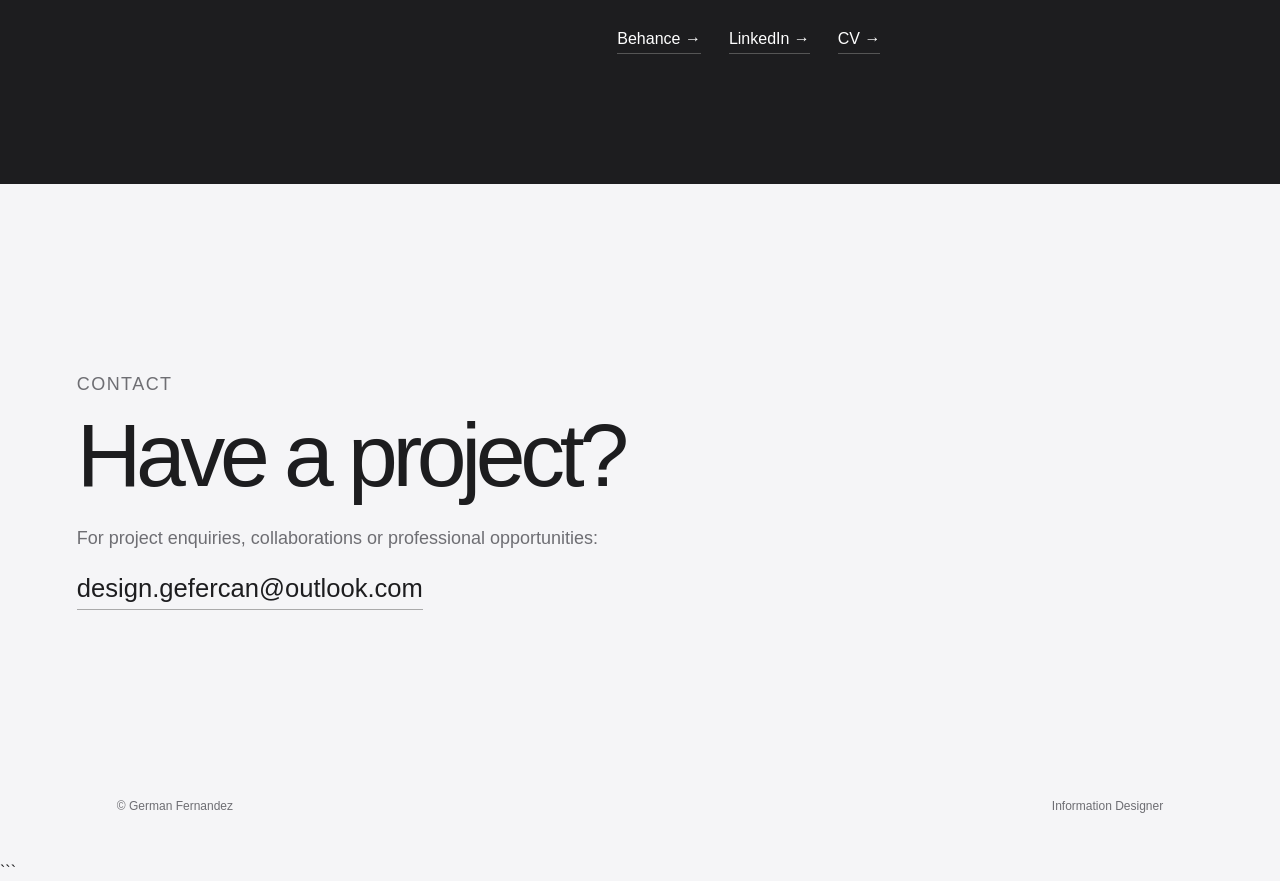
==== commit 878e1706: "Update index.html" ====
--- a/index.html
+++ b/index.html
@@ -1455,7 +1455,7 @@
           </p>
 
           <h3>
-            Kant
+            Kant's visual diagram
           </h3>
 
           <p class="project-description">
@@ -1499,7 +1499,7 @@
           </p>
 
           <h3>
-            Kant
+            Louvre Abu Dhabi Collection
           </h3>
 
           <p class="project-description">
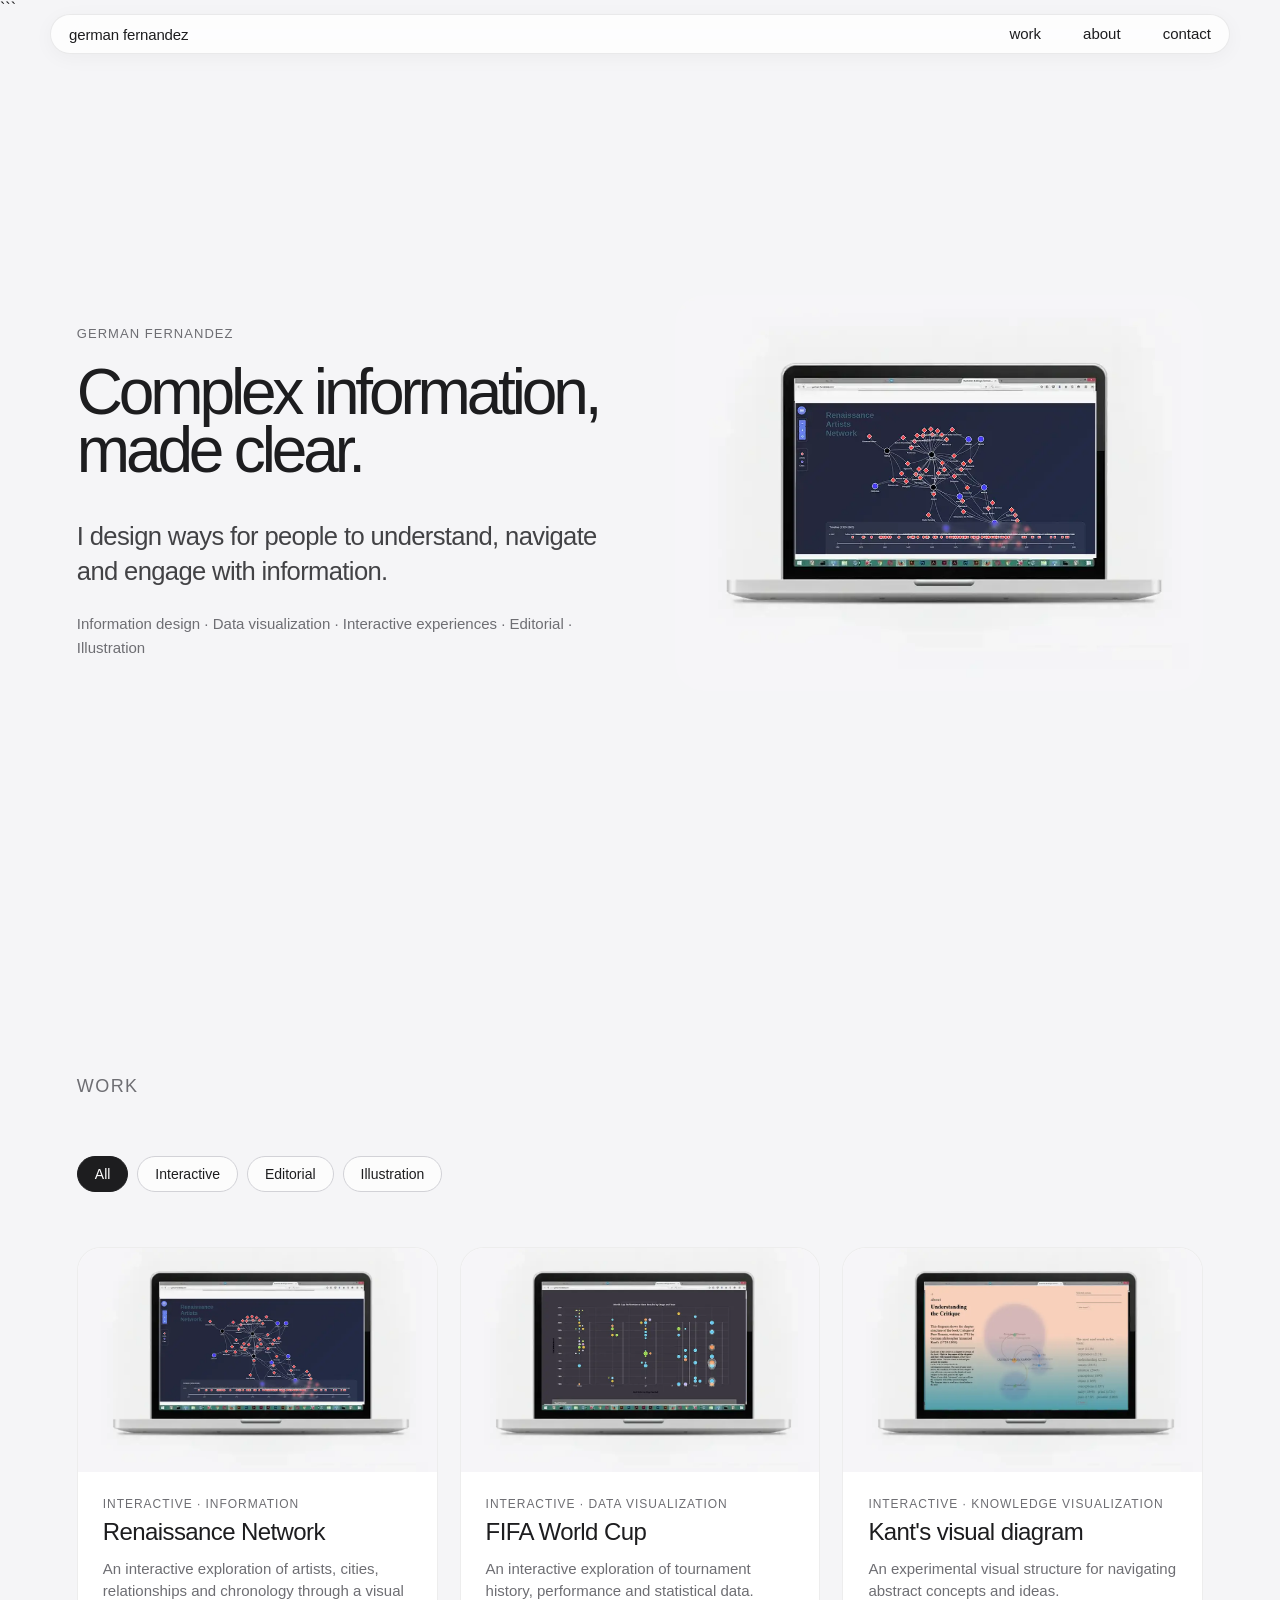
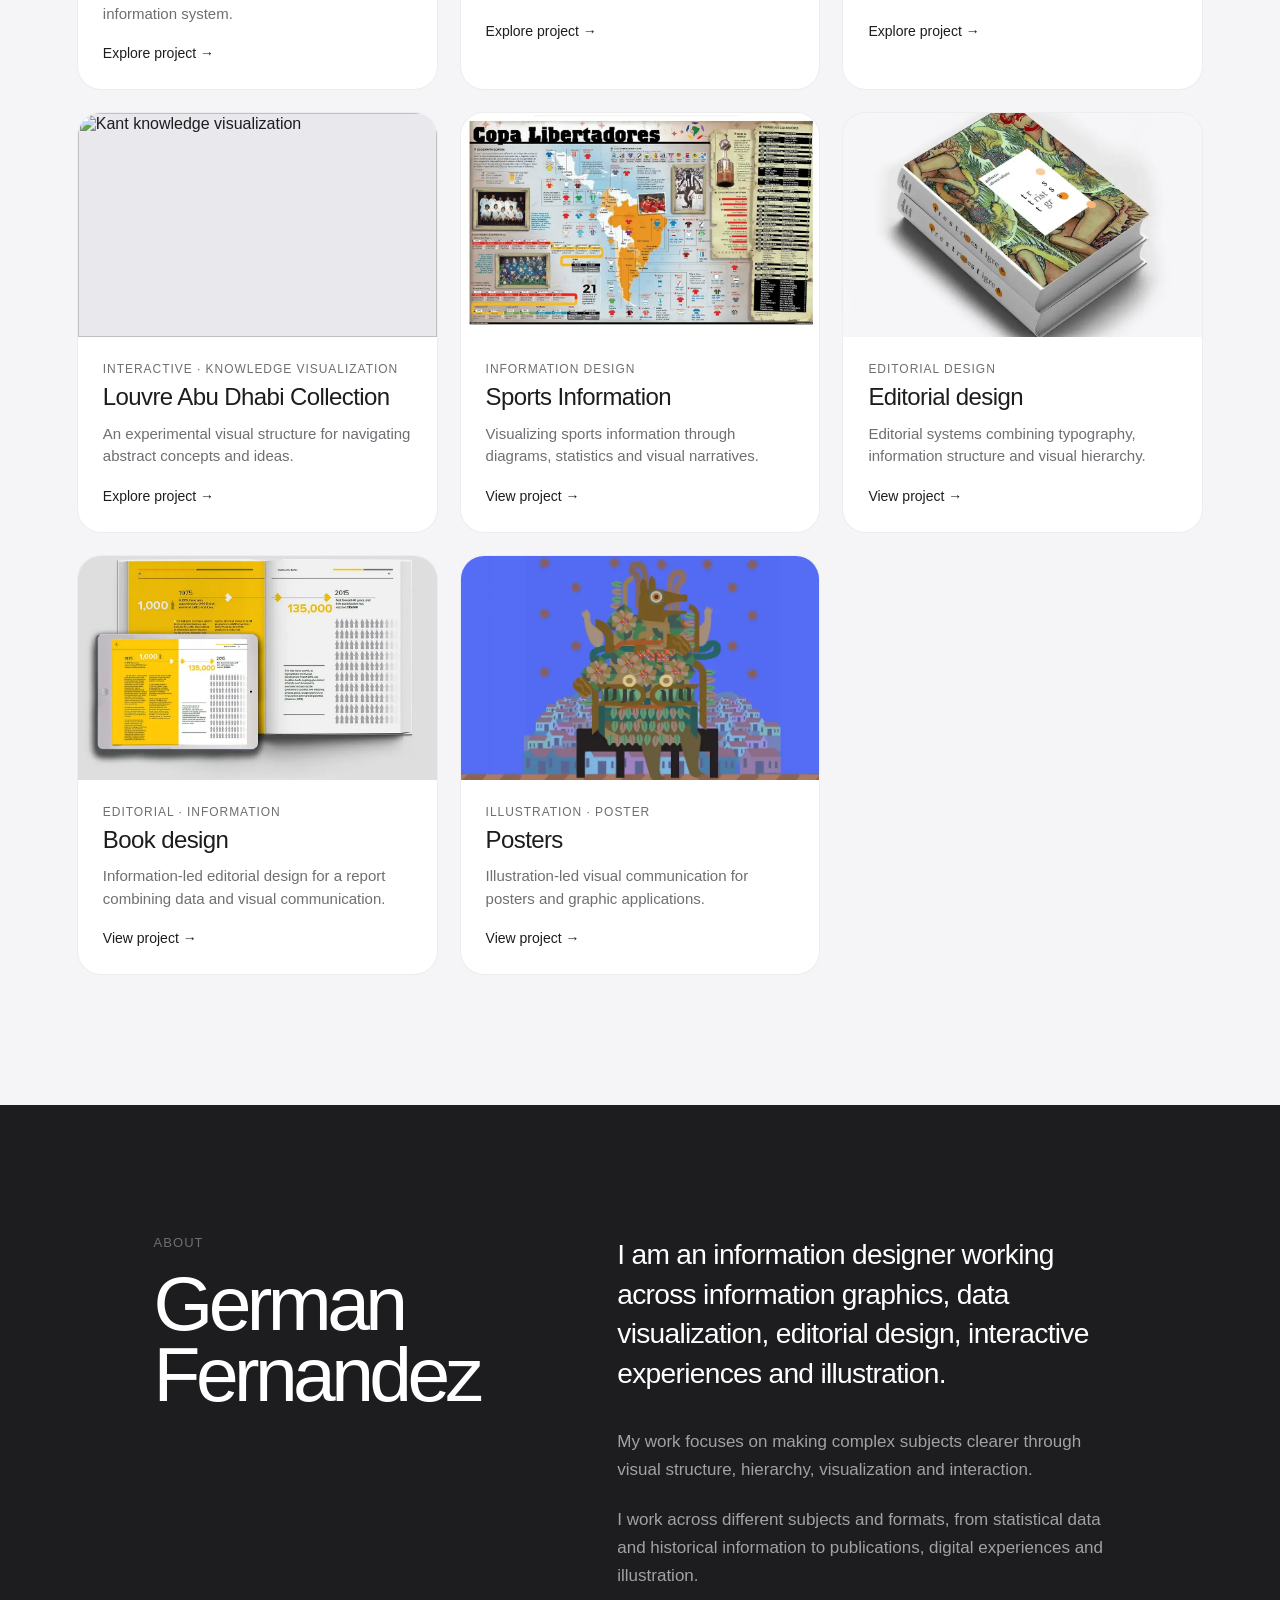
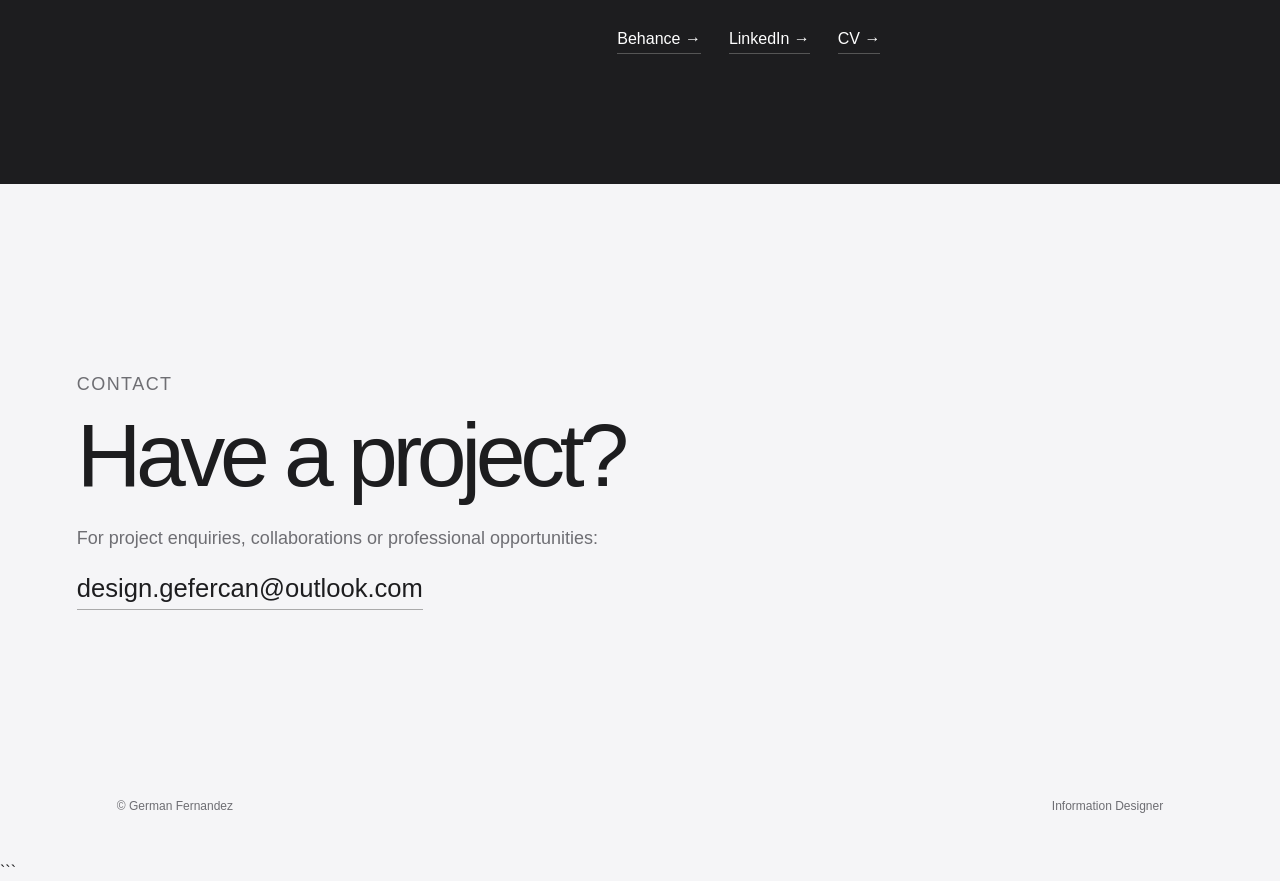
==== commit a640f347: "Update index.html" ====
--- a/index.html
+++ b/index.html
@@ -1487,7 +1487,7 @@
         <div class="project-image">
 
           <img
-            src="./images/design_gefercan_dataviz_03_portfolio_page2.webp"
+            src="./images/design_UXUI_06_portfolio.webp"
             alt="Kant knowledge visualization">
 
         </div>
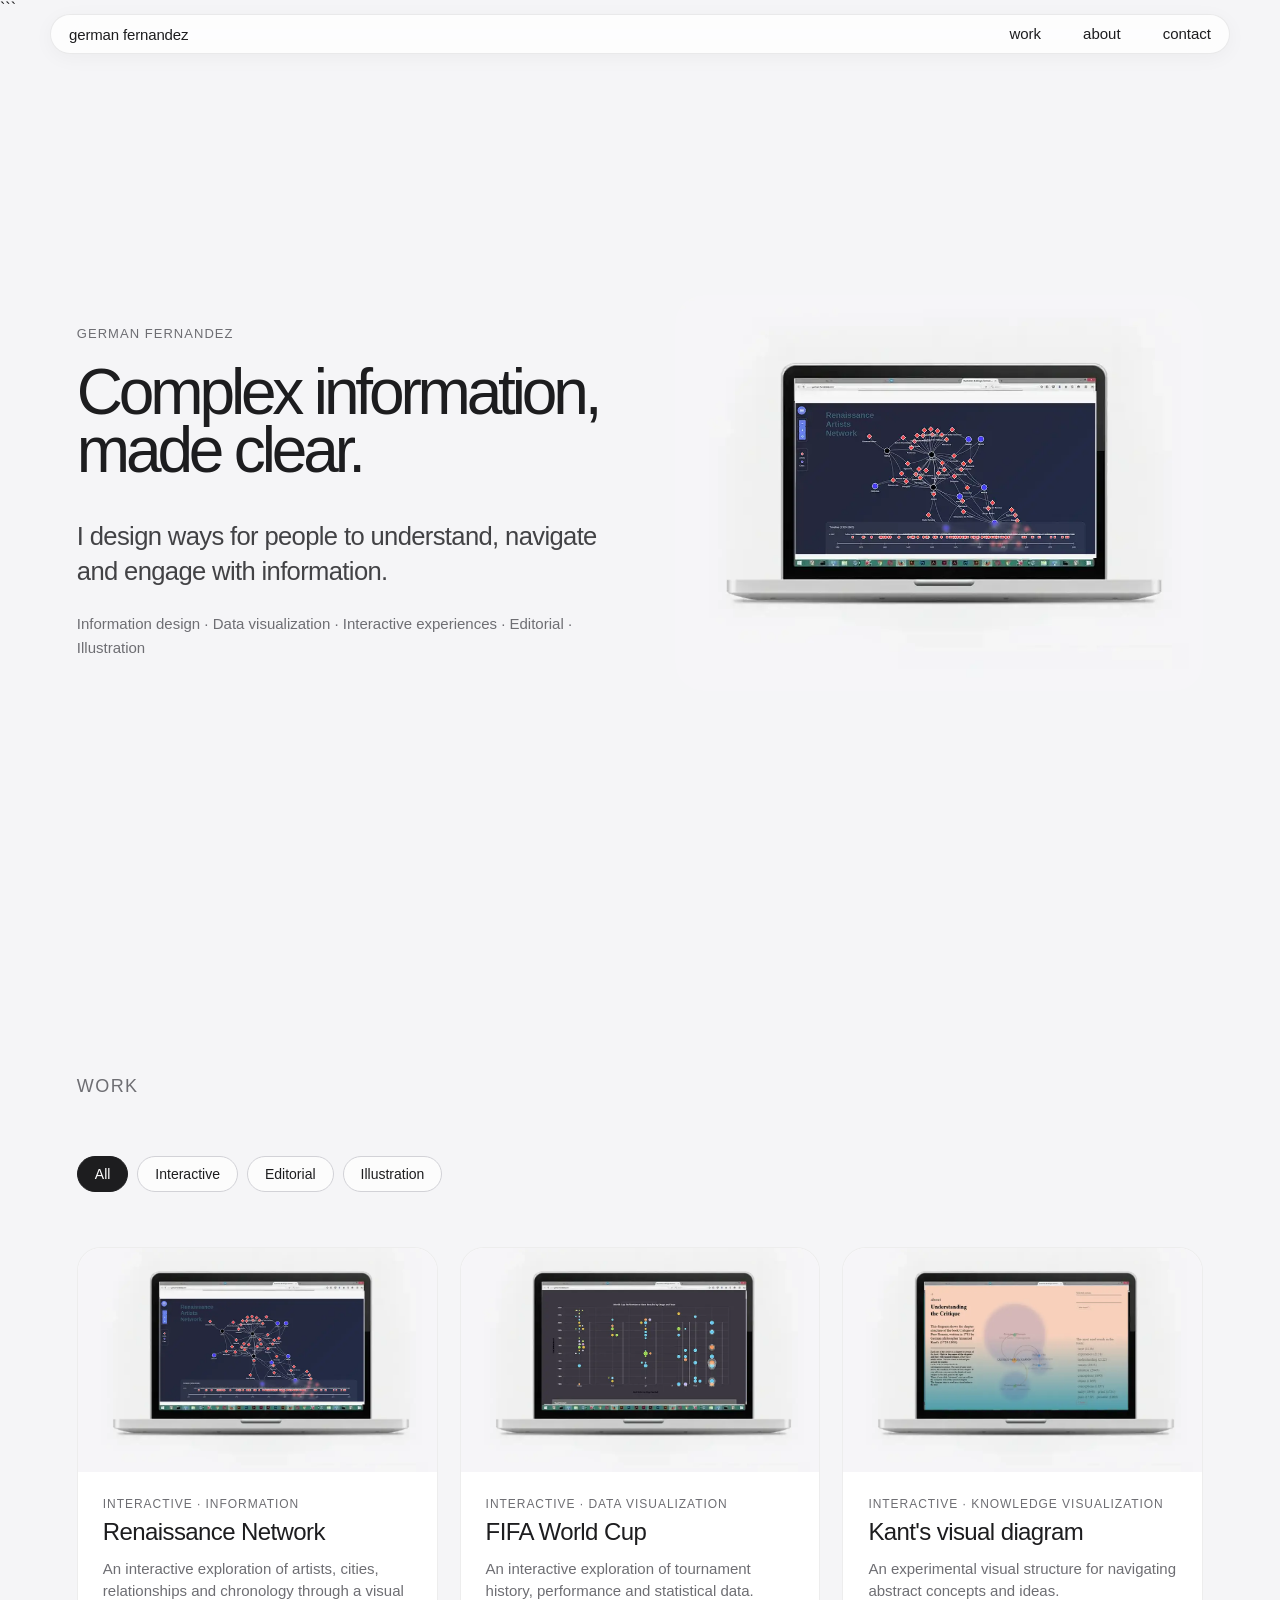
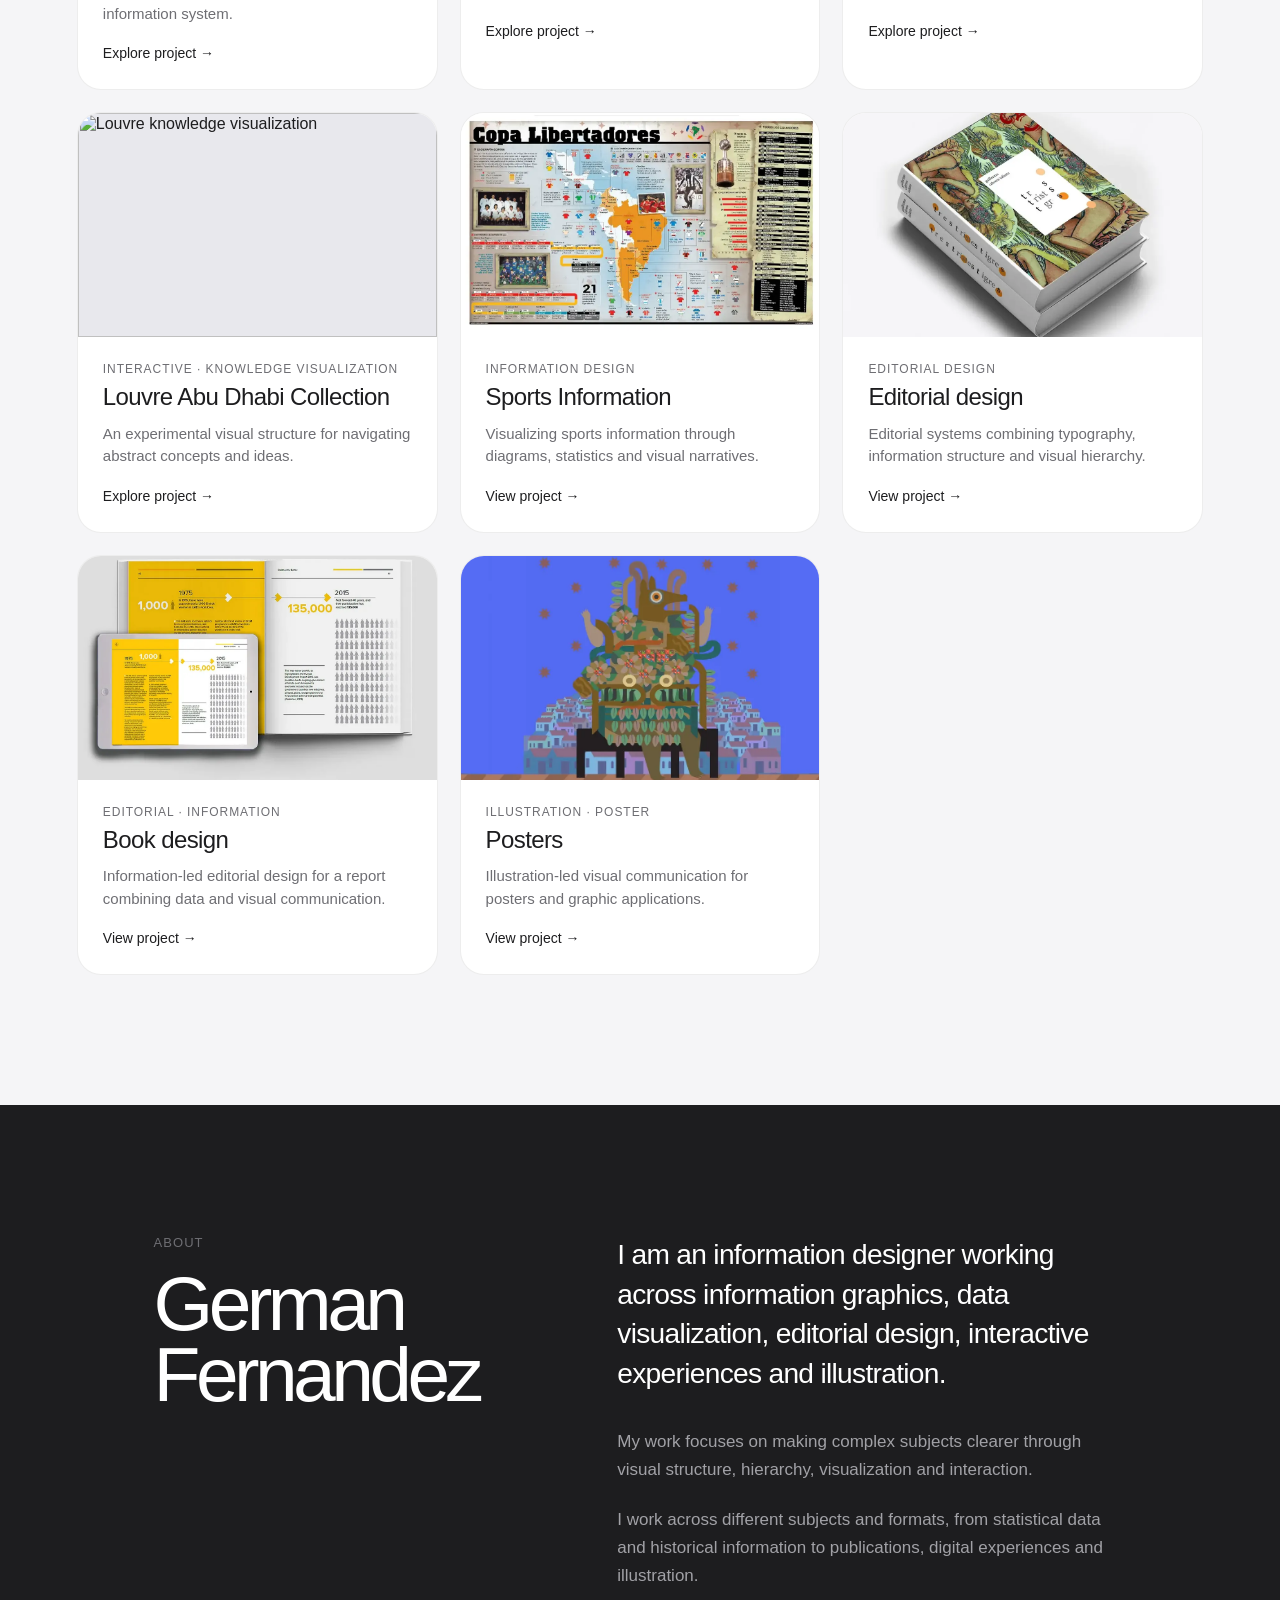
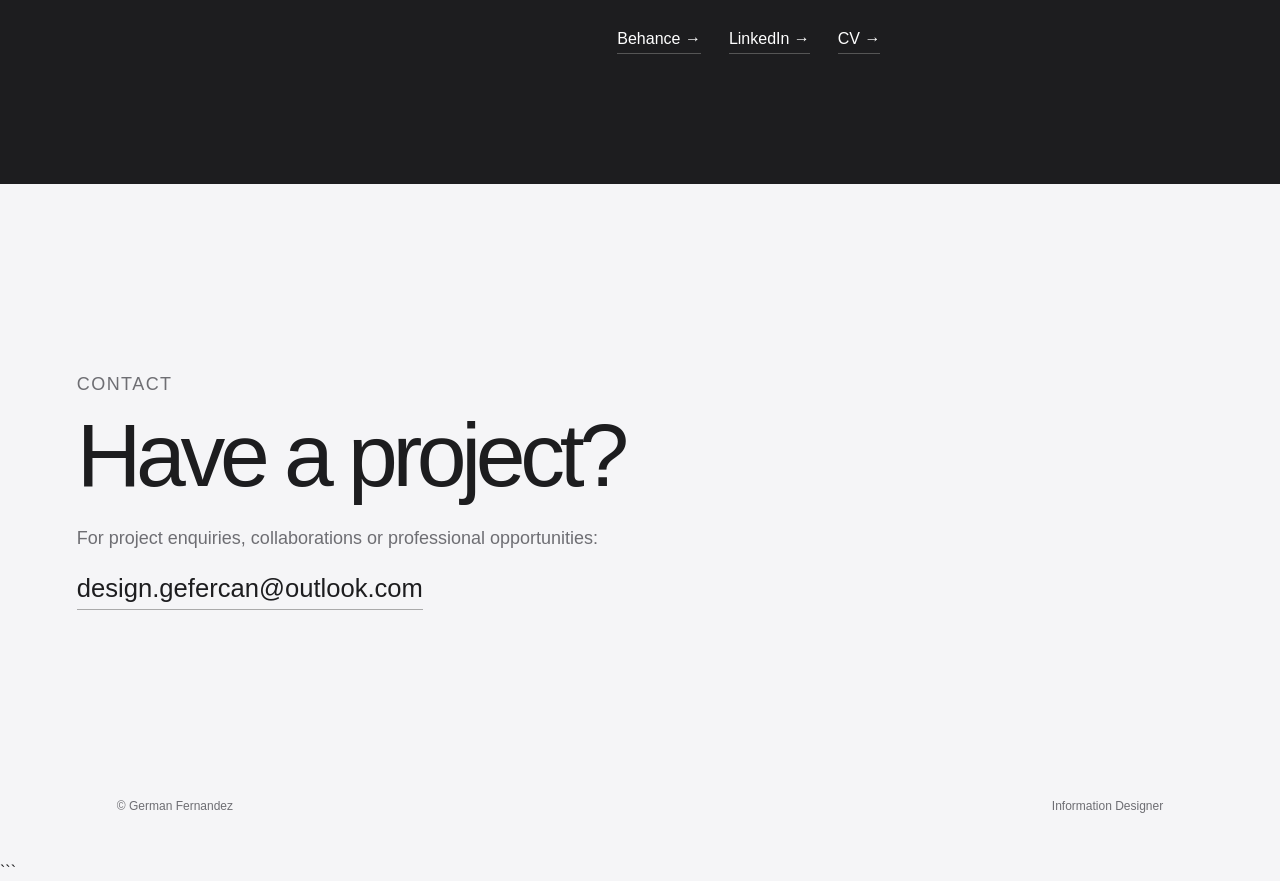
==== commit 74919d1d: "Update index.html" ====
--- a/index.html
+++ b/index.html
@@ -1480,7 +1480,7 @@
       data-category="interactive information">
 
       <a
-        href="https://gefercan2.github.io/demo/Renaissance_3d_sphere.html"
+        href="https://gefercan2.github.io/demo/Louvre_3D_Timeline_v2.html"
         target="_blank"
         rel="noopener noreferrer">
 
@@ -1488,7 +1488,7 @@
 
           <img
             src="./images/design_UXUI_06_portfolio.webp"
-            alt="Kant knowledge visualization">
+            alt="Louvre knowledge visualization">
 
         </div>
 
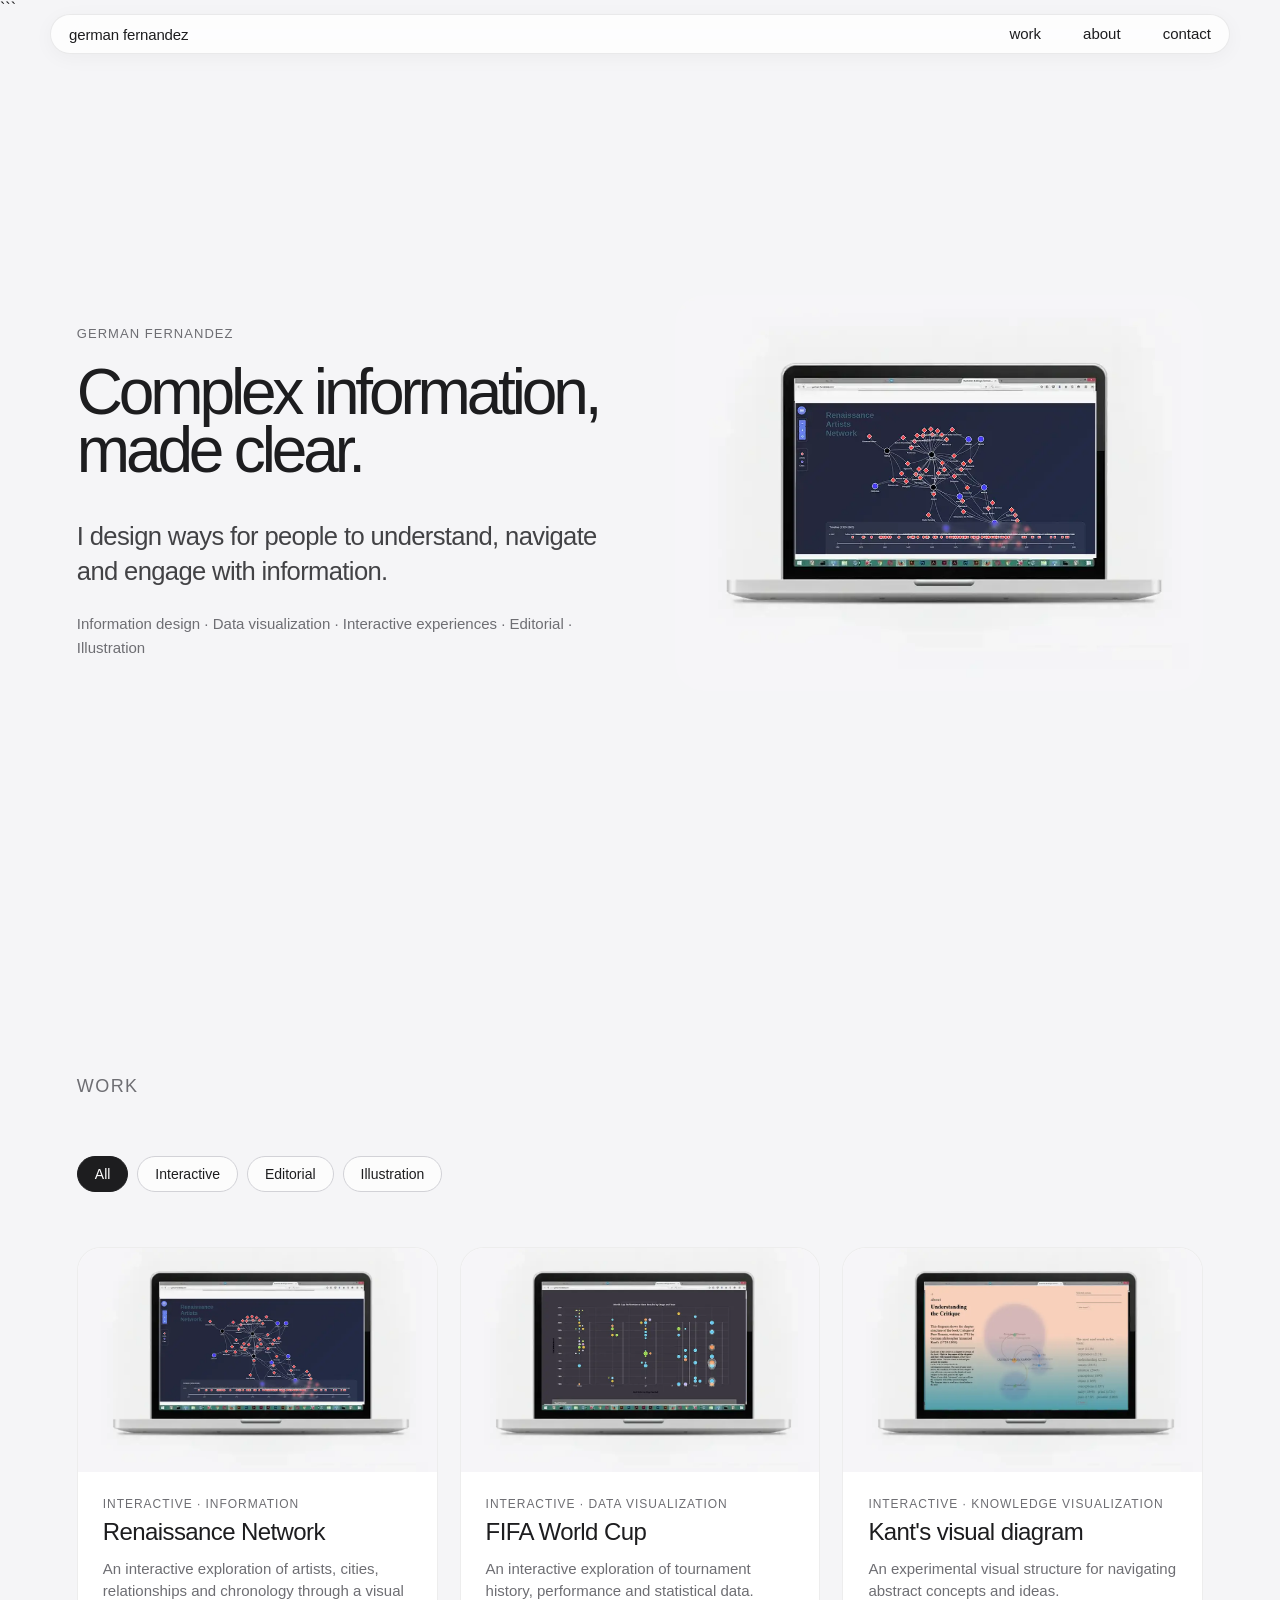
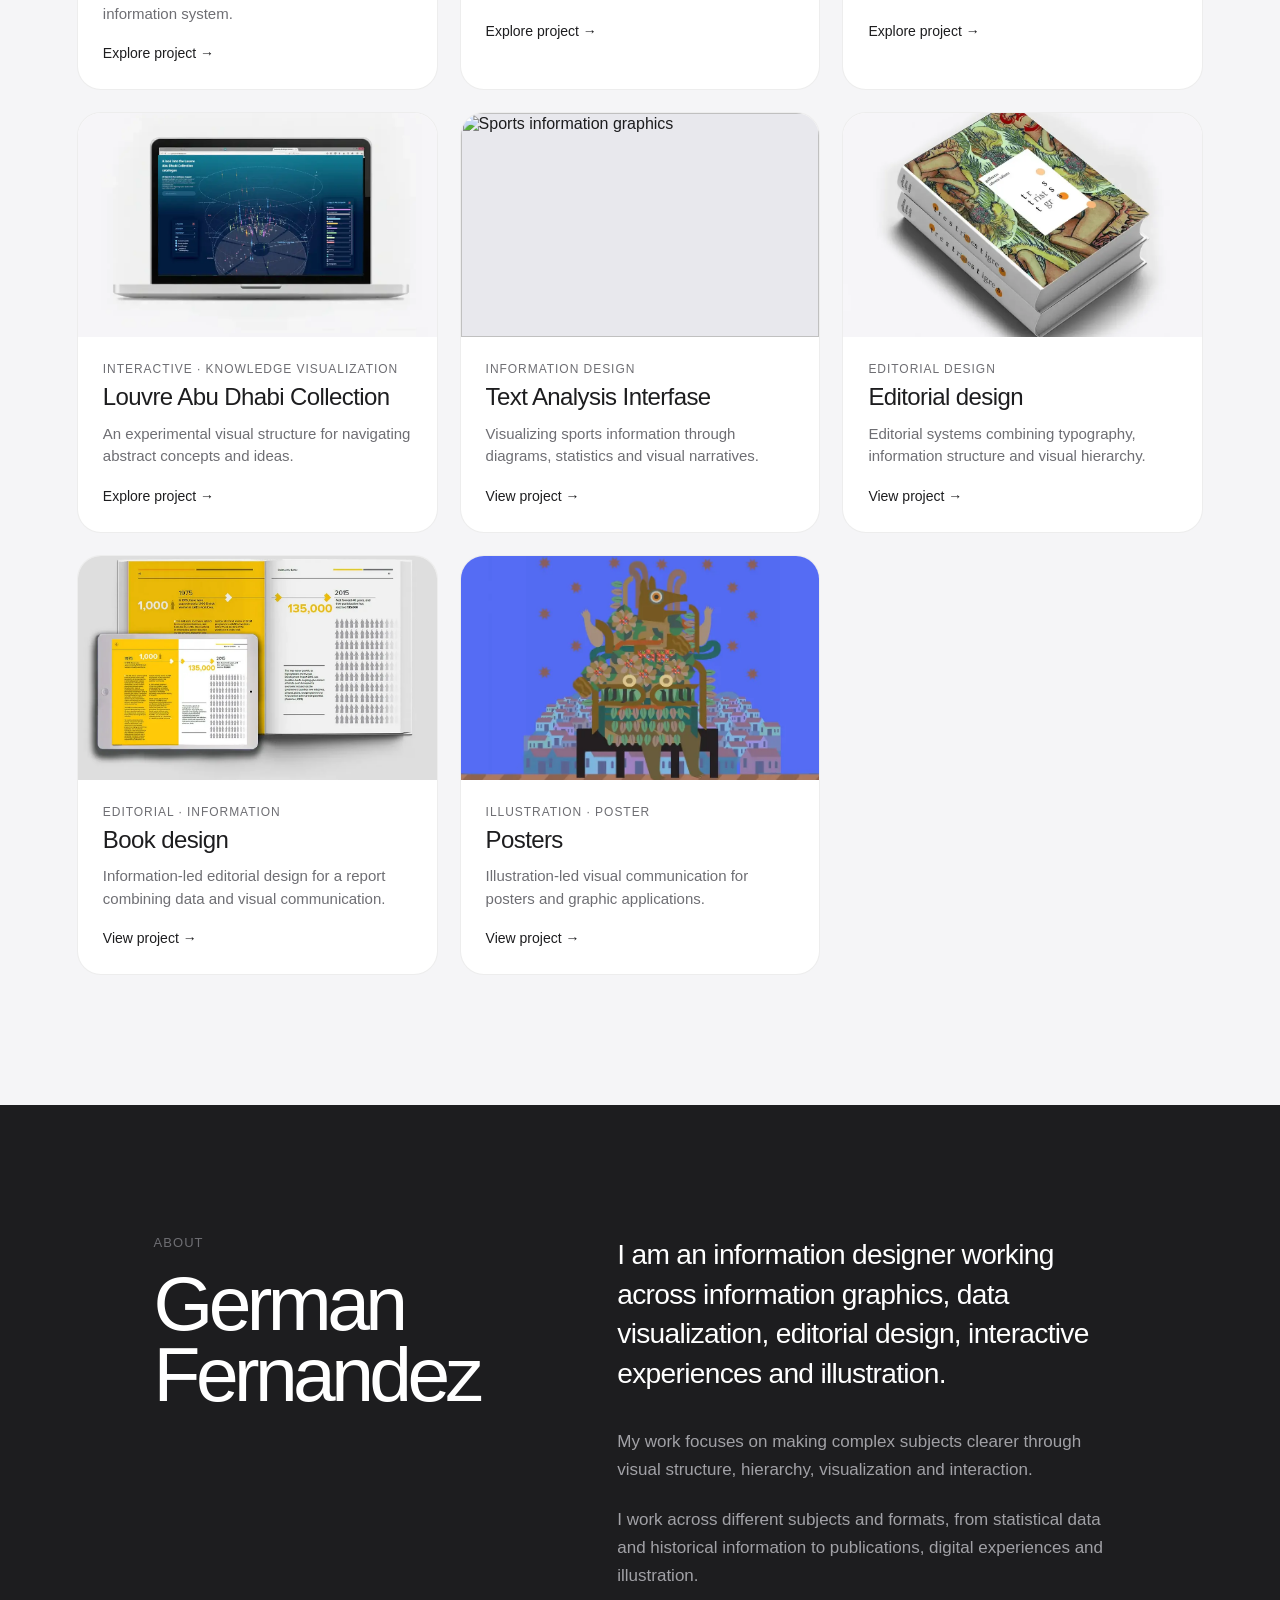
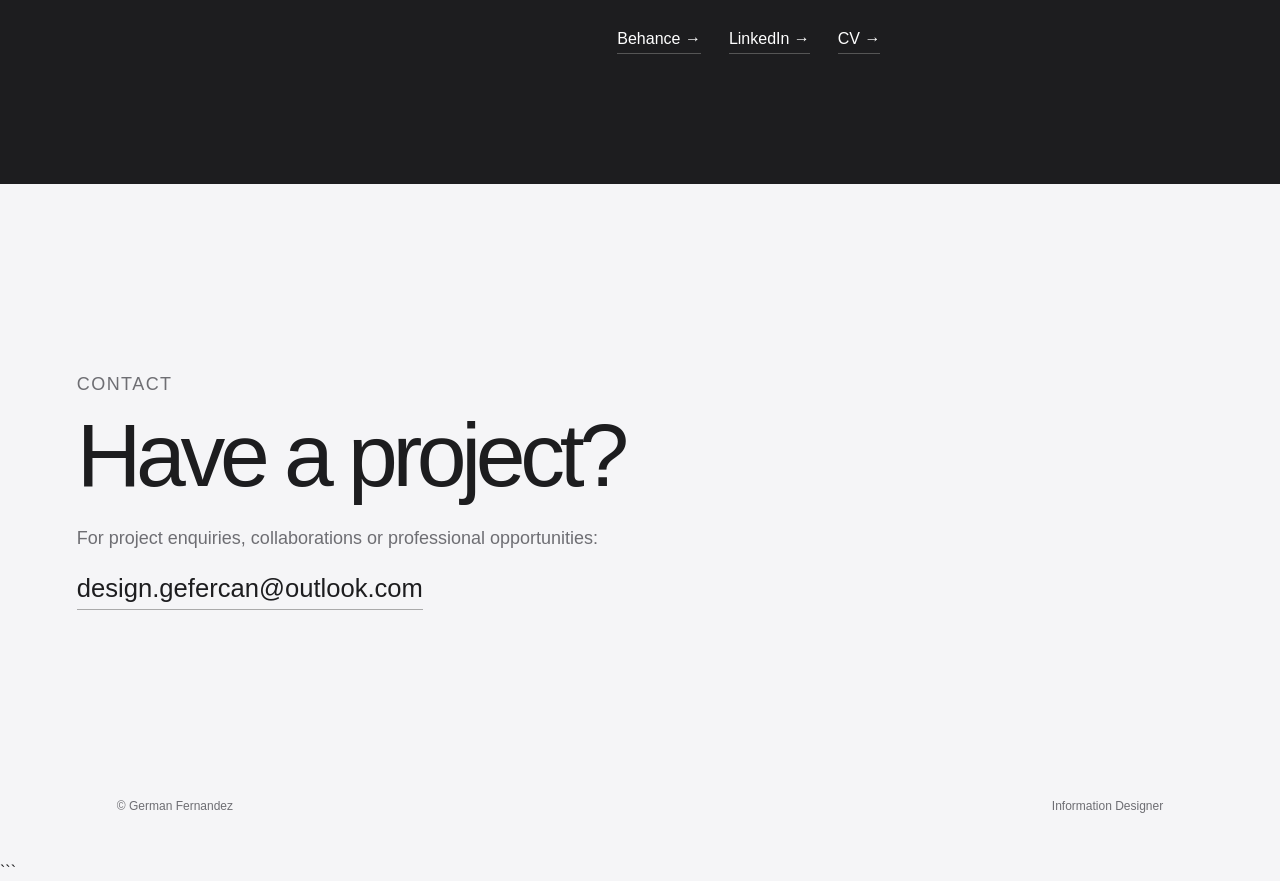
==== commit 5e7f7f4d: "Update index.html" ====
--- a/index.html
+++ b/index.html
@@ -1098,6 +1098,10 @@
 
 
 
+
+
+
+   
 
 
 
@@ -1523,12 +1527,12 @@
       class="project-card fade"
       data-category="information">
 
-      <a href="#">
+      <a href="https://gefercan2.github.io/demo/lexia_v3_expanded.html">
 
         <div class="project-image">
 
           <img
-            src="./images/design_gefercan_infographics_sport.webp"
+            src="./images/design_UXUI_07_portfolio.webp"
             alt="Sports information graphics">
 
         </div>
@@ -1540,7 +1544,7 @@
           </p>
 
           <h3>
-            Sports Information
+            Text Analysis Interfase
           </h3>
 
           <p class="project-description">
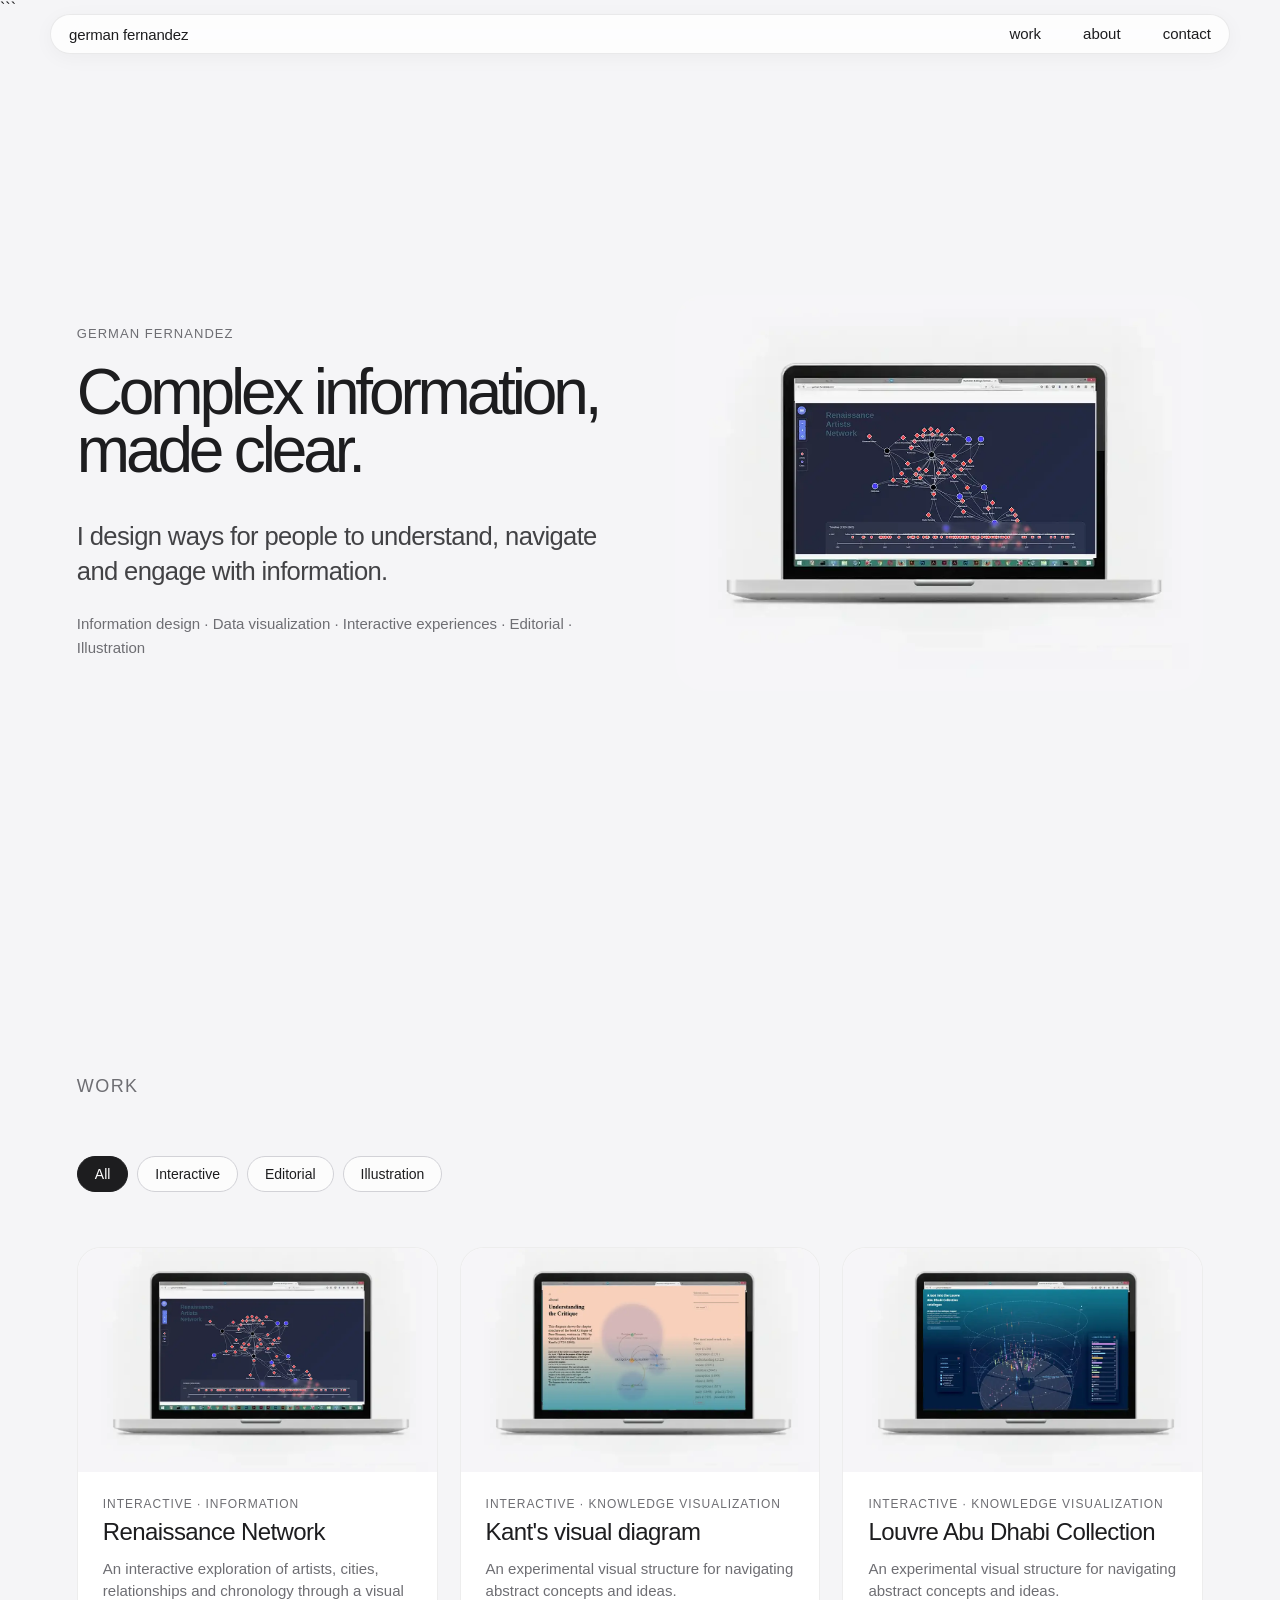
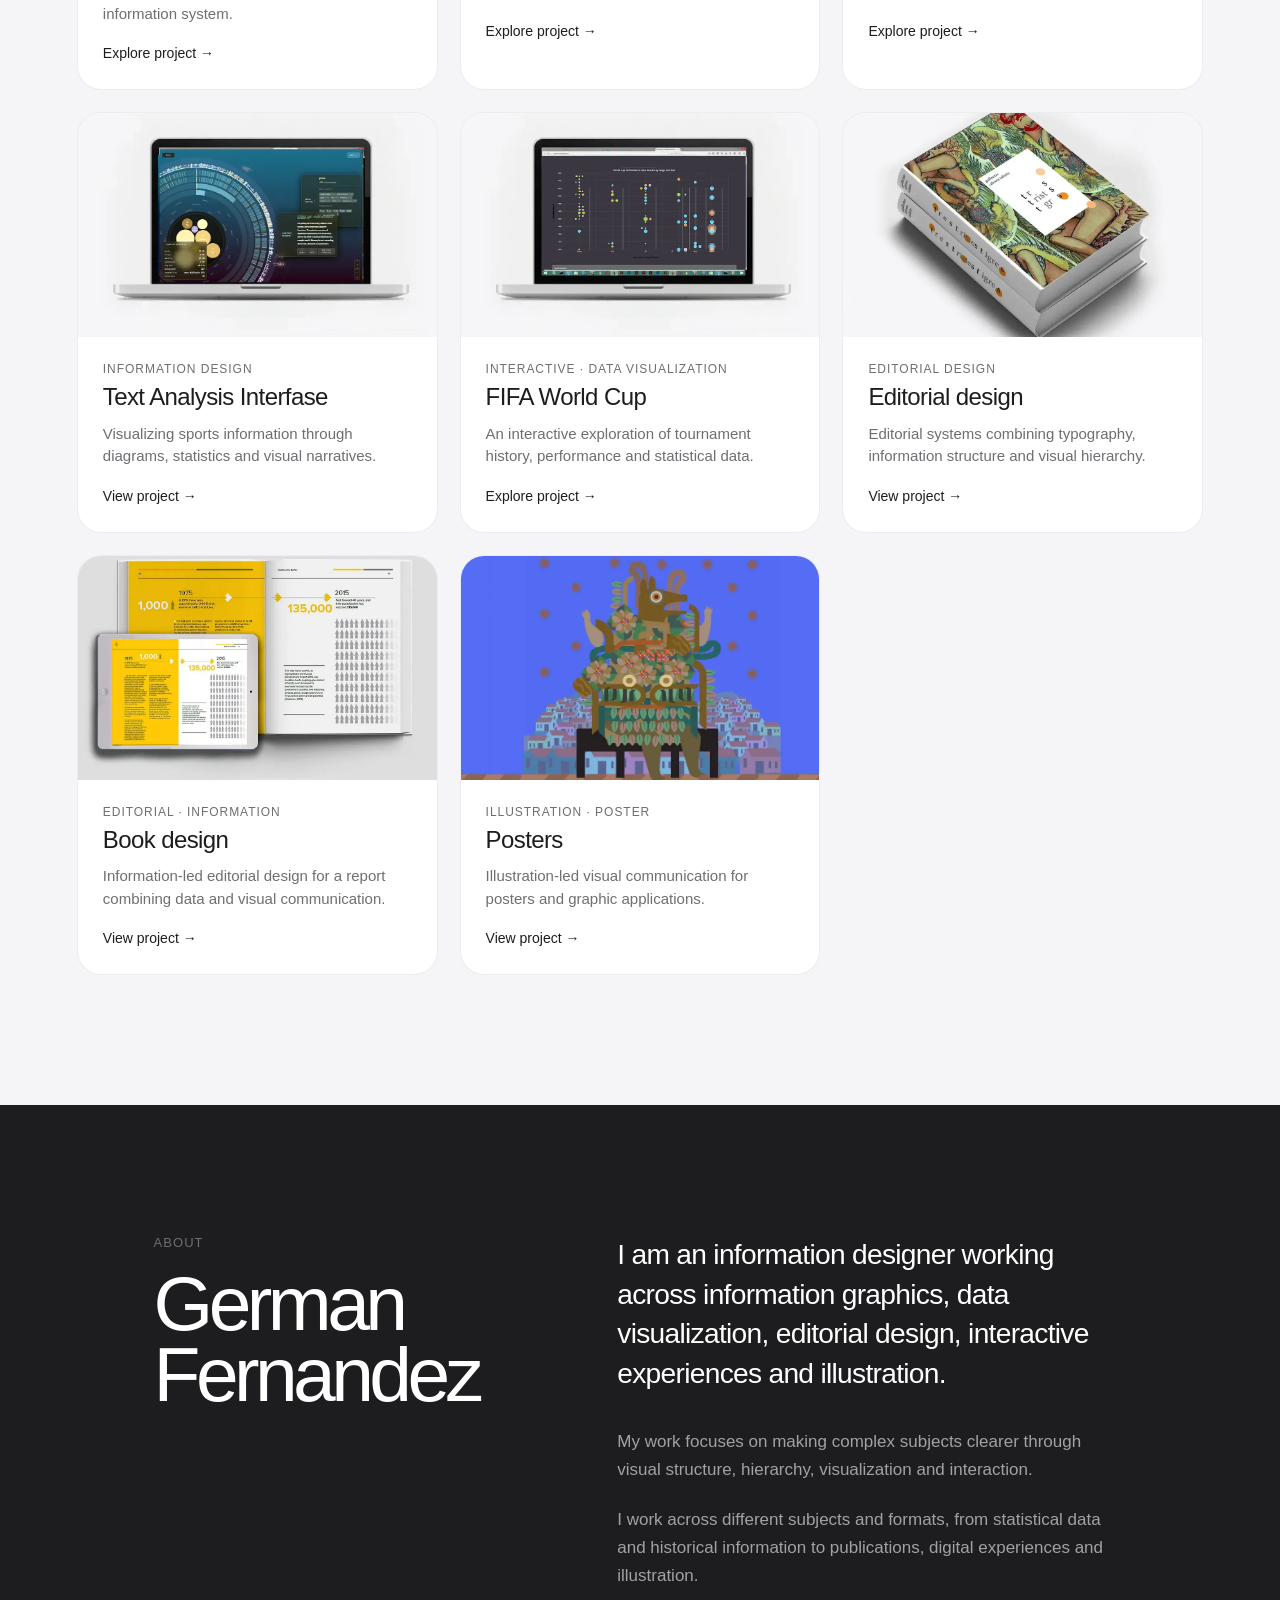
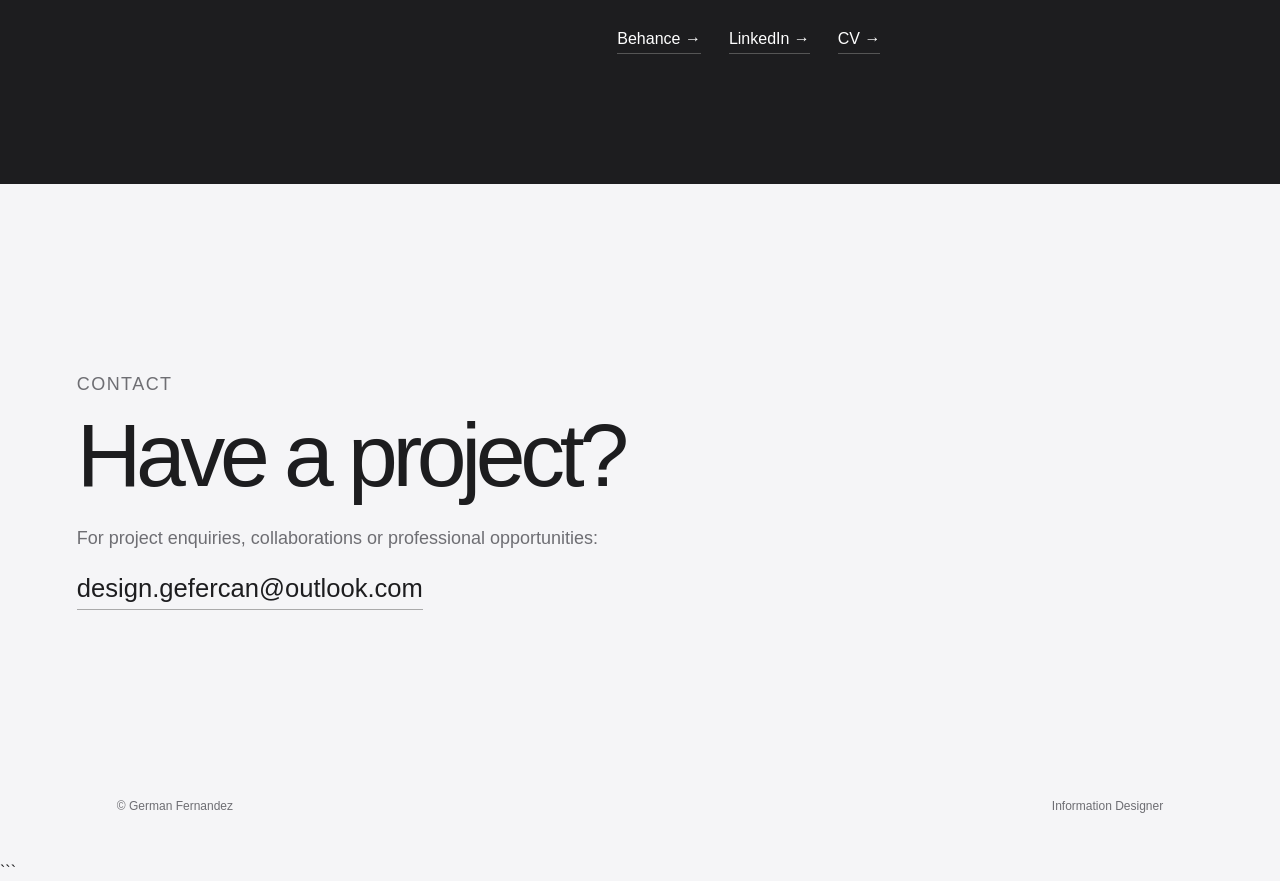
==== commit ac9a0ea6: "Update index.html" ====
--- a/index.html
+++ b/index.html
@@ -1389,7 +1389,137 @@
 
     </article>
 
-    <!-- FIFA -->
+
+    <!-- KANT -->
+
+    <article
+      class="project-card fade"
+      data-category="interactive information">
+
+      <a
+        href="https://gefercan2.github.io/demo/critique_kant_expanded.html"
+        target="_blank"
+        rel="noopener noreferrer">
+
+        <div class="project-image">
+
+          <img
+            src="./images/design_UXUI_05_portfolio.webp"
+            alt="Kant knowledge visualization">
+
+        </div>
+
+        <div class="project-info">
+
+          <p class="project-type">
+            Interactive · Knowledge visualization
+          </p>
+
+          <h3>
+            Kant's visual diagram
+          </h3>
+
+          <p class="project-description">
+            An experimental visual structure for
+            navigating abstract concepts and ideas.
+          </p>
+
+          <span class="project-link">
+            Explore project →
+          </span>
+
+        </div>
+
+      </a>
+
+    </article>
+
+        <!-- globe -->
+
+    <article
+      class="project-card fade"
+      data-category="interactive information">
+
+      <a
+        href="https://gefercan2.github.io/demo/Louvre_3D_Timeline_v2.html"
+        target="_blank"
+        rel="noopener noreferrer">
+
+        <div class="project-image">
+
+          <img
+            src="./images/design_UXUI_06_portfolio.webp"
+            alt="Louvre knowledge visualization">
+
+        </div>
+
+        <div class="project-info">
+
+          <p class="project-type">
+            Interactive · Knowledge visualization
+          </p>
+
+          <h3>
+            Louvre Abu Dhabi Collection
+          </h3>
+
+          <p class="project-description">
+            An experimental visual structure for
+            navigating abstract concepts and ideas.
+          </p>
+
+          <span class="project-link">
+            Explore project →
+          </span>
+
+        </div>
+
+      </a>
+
+    </article>
+
+    <!-- INFORMATION PROJECT -->
+
+    <article
+      class="project-card fade"
+      data-category="information">
+
+      <a href="https://gefercan2.github.io/demo/lexia_v3_expanded.html">
+
+        <div class="project-image">
+
+          <img
+            src="./images/design_UXUI_07_portfolio.webp"
+            alt="Sports information graphics">
+
+        </div>
+
+        <div class="project-info">
+
+          <p class="project-type">
+            Information design
+          </p>
+
+          <h3>
+            Text Analysis Interfase
+          </h3>
+
+          <p class="project-description">
+            Visualizing sports information through
+            diagrams, statistics and visual narratives.
+          </p>
+
+          <span class="project-link">
+            View project →
+          </span>
+
+        </div>
+
+      </a>
+
+    </article>
+
+        <!-- FIFA -->
 
     <article
       class="project-card fade"
@@ -1433,123 +1563,36 @@
 
     </article>
 
-    <!-- KANT -->
+
+    <!-- EDITORIAL -->
 
     <article
       class="project-card fade"
-      data-category="interactive information">
-
-      <a
-        href="https://gefercan2.github.io/demo/critique_kant_expanded.html"
-        target="_blank"
-        rel="noopener noreferrer">
+      data-category="editorial">
+
+      <a href="project_02_editorial.html">
 
         <div class="project-image">
 
           <img
-            src="./images/design_UXUI_05_portfolio.webp"
-            alt="Kant knowledge visualization">
+            src="./images/design_gefercan_editorial_book_cover1.webp"
+            alt="Editorial book design">
 
         </div>
 
         <div class="project-info">
 
           <p class="project-type">
-            Interactive · Knowledge visualization
+            Editorial design
           </p>
 
           <h3>
-            Kant's visual diagram
+            Editorial design
           </h3>
 
           <p class="project-description">
-            An experimental visual structure for
-            navigating abstract concepts and ideas.
-          </p>
-
-          <span class="project-link">
-            Explore project →
-          </span>
-
-        </div>
-
-      </a>
-
-    </article>
-
-        <!-- globe -->
-
-    <article
-      class="project-card fade"
-      data-category="interactive information">
-
-      <a
-        href="https://gefercan2.github.io/demo/Louvre_3D_Timeline_v2.html"
-        target="_blank"
-        rel="noopener noreferrer">
-
-        <div class="project-image">
-
-          <img
-            src="./images/design_UXUI_06_portfolio.webp"
-            alt="Louvre knowledge visualization">
-
-        </div>
-
-        <div class="project-info">
-
-          <p class="project-type">
-            Interactive · Knowledge visualization
-          </p>
-
-          <h3>
-            Louvre Abu Dhabi Collection
-          </h3>
-
-          <p class="project-description">
-            An experimental visual structure for
-            navigating abstract concepts and ideas.
-          </p>
-
-          <span class="project-link">
-            Explore project →
-          </span>
-
-        </div>
-
-      </a>
-
-    </article>
-
-    <!-- INFORMATION PROJECT -->
-
-    <article
-      class="project-card fade"
-      data-category="information">
-
-      <a href="https://gefercan2.github.io/demo/lexia_v3_expanded.html">
-
-        <div class="project-image">
-
-          <img
-            src="./images/design_UXUI_07_portfolio.webp"
-            alt="Sports information graphics">
-
-        </div>
-
-        <div class="project-info">
-
-          <p class="project-type">
-            Information design
-          </p>
-
-          <h3>
-            Text Analysis Interfase
-          </h3>
-
-          <p class="project-description">
-            Visualizing sports information through
-            diagrams, statistics and visual narratives.
+            Editorial systems combining typography,
+            information structure and visual hierarchy.
           </p>
 
           <span class="project-link">
@@ -1562,35 +1605,35 @@
 
     </article>
 
-    <!-- EDITORIAL -->
+    <!-- GENDER BALANCE -->
 
     <article
       class="project-card fade"
-      data-category="editorial">
-
-      <a href="project_02_editorial.html">
+      data-category="editorial information">
+
+       <a href="project_03_book.html">
 
         <div class="project-image">
 
           <img
-            src="./images/design_gefercan_editorial_book_cover1.webp"
-            alt="Editorial book design">
+            src="./images/design_editorial_genderbalance1.webp"
+            alt="Gender balance editorial report">
 
         </div>
 
         <div class="project-info">
 
           <p class="project-type">
-            Editorial design
+            Editorial · Information
           </p>
 
           <h3>
-            Editorial design
+            Book design
           </h3>
 
           <p class="project-description">
-            Editorial systems combining typography,
-            information structure and visual hierarchy.
+            Information-led editorial design for
+            a report combining data and visual communication.
           </p>
 
           <span class="project-link">
@@ -1603,35 +1646,35 @@
 
     </article>
 
-    <!-- GENDER BALANCE -->
+   <!--------------- 
 
     <article
       class="project-card fade"
-      data-category="editorial information">
-
-       <a href="project_03_book.html">
+      data-category="illustration">
+
+      <a href="#">
 
         <div class="project-image">
 
           <img
-            src="./images/design_editorial_genderbalance1.webp"
-            alt="Gender balance editorial report">
+            src="./images/design_gefercan_illustration_ads.webp"
+            alt="Illustration work">
 
         </div>
 
         <div class="project-info">
 
           <p class="project-type">
-            Editorial · Information
+            Illustration
           </p>
 
           <h3>
-            Book design
+            Editorial Illustration
           </h3>
 
           <p class="project-description">
-            Information-led editorial design for
-            a report combining data and visual communication.
+            Digital and analogue illustration for
+            editorial and visual communication.
           </p>
 
           <span class="project-link">
@@ -1643,49 +1686,7 @@
       </a>
 
     </article>
-
-   <!--------------- 
-
-    <article
-      class="project-card fade"
-      data-category="illustration">
-
-      <a href="#">
-
-        <div class="project-image">
-
-          <img
-            src="./images/design_gefercan_illustration_ads.webp"
-            alt="Illustration work">
-
-        </div>
-
-        <div class="project-info">
-
-          <p class="project-type">
-            Illustration
-          </p>
-
-          <h3>
-            Editorial Illustration
-          </h3>
-
-          <p class="project-description">
-            Digital and analogue illustration for
-            editorial and visual communication.
-          </p>
-
-          <span class="project-link">
-            View project →
-          </span>
-
-        </div>
-
-      </a>
-
-    </article>
------------------------->
-    <!--------------- 
+ 
 
     <article
       class="project-card fade"
